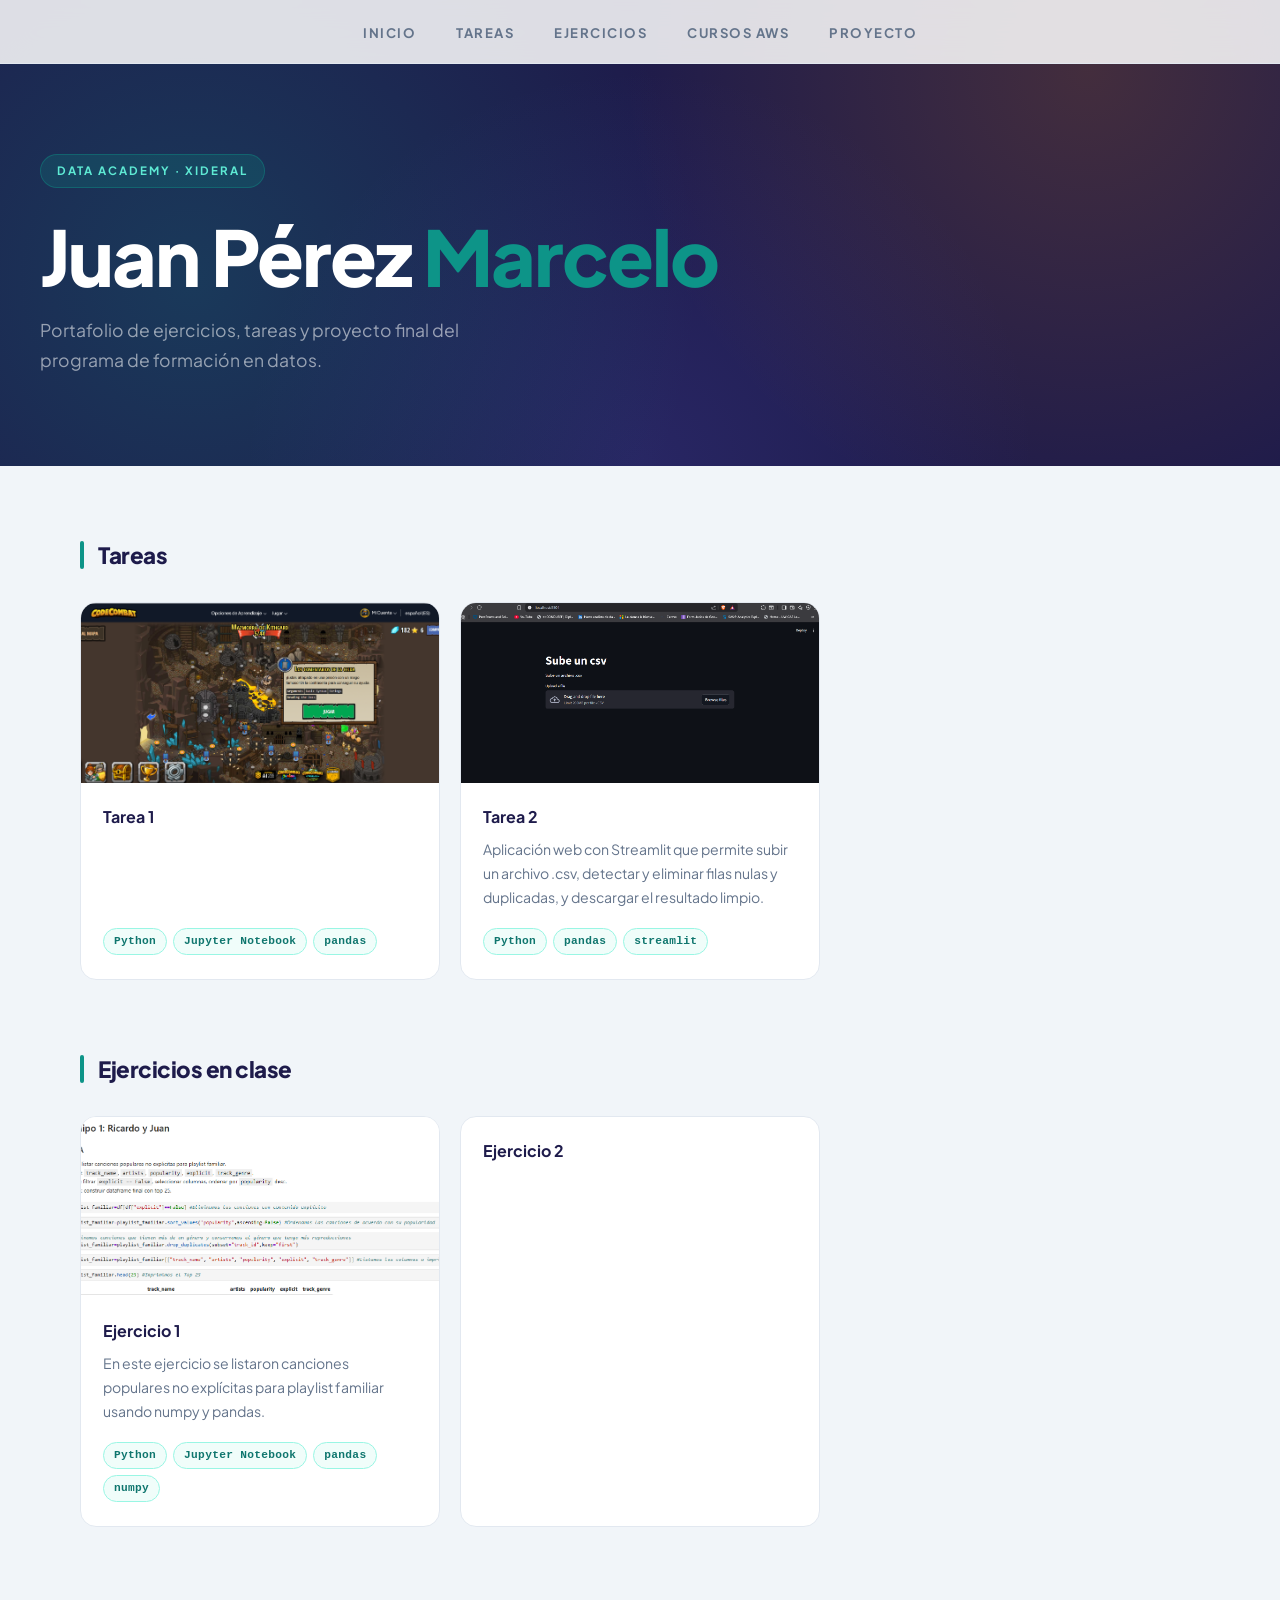
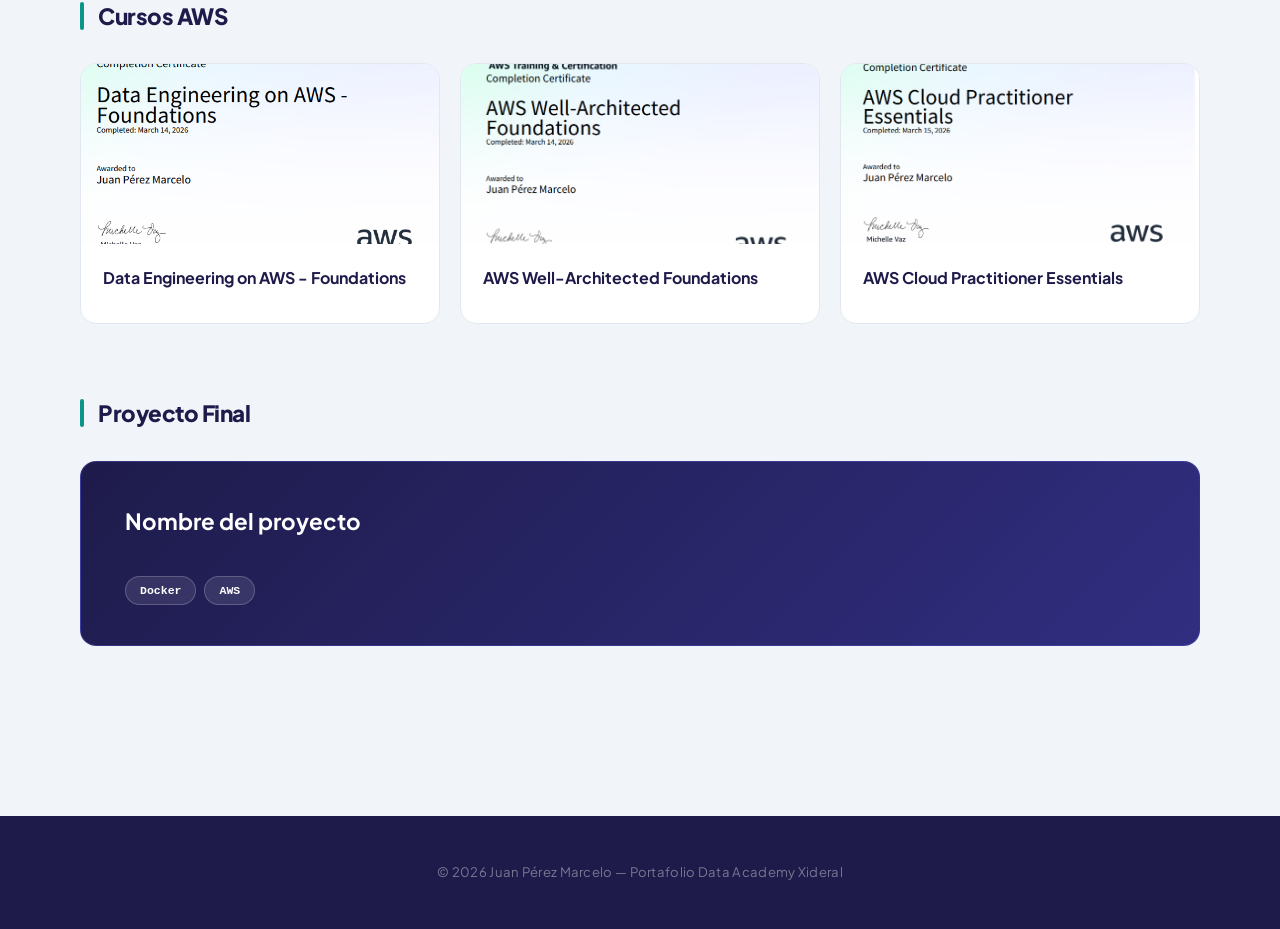
==== index.html @ 79e4be95 "Update link for Tarea 2 to remove file extension" ====
<!DOCTYPE html>
<html lang="es">
<head>
  <meta charset="UTF-8">
  <meta name="viewport" content="width=device-width, initial-scale=1.0">
  <title>Juan | Data Academy Portfolio</title>
  <link rel="stylesheet" href="styles.css">
  <link href="https://fonts.googleapis.com/css2?family=Plus+Jakarta+Sans:wght@400;600;700;800&display=swap" rel="stylesheet">
</head>
<body>

  <nav>
    <ul>
      <li><a href="#inicio">Inicio</a></li>
      <li><a href="#tareas">Tareas</a></li>
      <li><a href="#ejercicios">Ejercicios</a></li>
      <li><a href="#cursos">Cursos AWS</a></li>
      <li><a href="#proyecto">Proyecto</a></li>
    </ul>
  </nav>

  <div class="hero" id="inicio">
    <div class="hero-inner">
      <div class="hero-badge">Data Academy · Xideral</div>
      <h1>Juan Pérez <span>Marcelo</span></h1>
      <p>Portafolio de ejercicios, tareas y proyecto final del programa de formación en datos.</p>
    </div>
  </div>

  <main>
    <section id="tareas">
      <div class="section-header">
        <h2>Tareas</h2>
      </div>
      <div class="cards-grid">
        <div class="card">
          <div class="card-image">
            <img src="images/tarea1.png" alt="Captura de Tarea 1">
          </div>
          <div class="card-content">
            <h3><a href="./tarea1">Tarea 1</a></h3>
            <p></p>
            <div class="tags">
              <span class="tag">Python</span>
              <span class="tag">Jupyter Notebook</span>
              <span class="tag">pandas</span>
            </div>
          </div>
        </div>
      <div class="card">
          <div class="card-image">
            <img src="images/tarea2.png" alt="Captura de Tarea 2">
          </div>
          <div class="card-content">
            <h3><a href="tareas/tarea2">Tarea 2</a></h3>
            <p>Aplicación web con Streamlit que permite subir un archivo .csv, detectar y eliminar filas nulas y duplicadas, y descargar el resultado limpio.</p>
            <div class="tags">
              <span class="tag">Python</span>
              <span class="tag">pandas</span>
              <span class="tag">streamlit</span>
            </div>
          </div>
        </div>
      </div>
    </section>

    <section id="ejercicios">
      <div class="section-header">
        <h2>Ejercicios en clase</h2>
      </div>
      <div class="cards-grid">
        <div class="card">
          <div class="card-image">
            <img src="images/ejercicio1.png" alt="Captura de ejercicio 1">
          </div>
          <div class="card-content">
            <h3><a href="./Ejercicio_1">Ejercicio 1</a></h3>
            <p>En este ejercicio se listaron canciones populares no explícitas para playlist familiar usando numpy y pandas.</p>
            <div class="tags">
              <span class="tag">Python</span>
              <span class="tag">Jupyter Notebook</span>
              <span class="tag">pandas</span>
              <span class="tag">numpy</span>
            </div>
          </div>
        </div>
        <div class="card">
          <div class="card-content">
            <h3>Ejercicio 2</h3>
            <p></p>
          </div>
        </div>
      </div>
    </section>

    <section id="cursos">
      <div class="section-header">
        <h2>Cursos AWS</h2>
      </div>
      <div class="cards-grid">
        <div class="card">
          <div class="card-image">
            <img src="images/curso1.png" alt="Captura del certificado del curso Data Engineering on AWS - Foundations">
          </div>
          <div class="card-content">
            <h3><a href="cursos/Data_Engineering_on_AWS_Foundations.pdf">Data Engineering on AWS - Foundations</a></h3>
            <p></p>
          </div>
        </div>
       <div class="card">
          <div class="card-image">
            <img src="images/curso2.png" alt="Captura del certificado del curso AWS Well-Architected Foundations">
          </div>
          <div class="card-content">
            <h3><a href="cursos/AWS_Well_Architected_Foundations.pdf">AWS Well-Architected Foundations</a></h3>
            <p></p>
          </div>
        </div>
               <div class="card">
          <div class="card-image">
            <img src="images/curso3.png" alt="Captura del certificado del curso AWS Cloud Practitioner Essentials">
          </div>
          <div class="card-content">
            <h3><a href="cursos/AWS_Cloud_Practitioner_Essentials.pdf">AWS Cloud Practitioner Essentials</a></h3>
            <p></p>
          </div>
        </div>
    </section>

    <section id="proyecto">
      <div class="section-header">
        <h2>Proyecto Final</h2>
      </div>
      <div class="cards-grid">
        <div class="card featured">
          <div class="card-content">
            <h3>Nombre del proyecto</h3>
            <p></p>
            <div class="tech-stack">
              <span>Docker</span>
              <span>AWS</span>
            </div>
          </div>
        </div>
      </div>
    </section>
  </main>

  <footer>
    <p>© 2026 Juan Pérez Marcelo — Portafolio Data Academy Xideral</p>
  </footer>

</body>
</html>
---- styles.css ----
:root {
  --bg:            #f1f5f9;
  --surface:       #ffffff;
  --border:        #e2e8f0;
  --primary:       #1e1b4b;
  --accent:        #0d9488;
  --accent-warm:   #d97706;
  --text:          #0f172a;
  --text-muted:    #64748b;
  --text-soft:     #94a3b8;
  --nav-h:         64px;
  --card-radius:   16px;
}

/* === RESET & BASE === */
*, *::before, *::after { box-sizing: border-box; }

html {
  scroll-behavior: smooth;
  scroll-padding-top: calc(var(--nav-h) + 24px);
}

body {
  background-color: var(--bg);
  color: var(--text);
  font-family: 'Plus Jakarta Sans', 'Inter', sans-serif;
  margin: 0;
  padding: 0;
  line-height: 1.7;
}

/* === NAV === */
nav {
  position: fixed;
  top: 0;
  left: 0;
  width: 100%;
  height: var(--nav-h);
  background: rgba(255, 255, 255, 0.85);
  backdrop-filter: blur(16px);
  -webkit-backdrop-filter: blur(16px);
  border-bottom: 1px solid var(--border);
  z-index: 1000;
  display: flex;
  align-items: center;
}

nav ul {
  display: flex;
  justify-content: center;
  list-style: none;
  margin: 0 auto;
  padding: 0;
  max-width: 1100px;
  width: 100%;
  gap: 40px;
}

nav a {
  color: var(--text-muted);
  text-decoration: none;
  font-size: 0.82rem;
  font-weight: 700;
  text-transform: uppercase;
  letter-spacing: 1.5px;
  transition: color 0.2s ease;
  position: relative;
  padding-bottom: 4px;
}

nav a::after {
  content: '';
  position: absolute;
  bottom: 0;
  left: 0;
  width: 0;
  height: 2px;
  background: var(--accent);
  border-radius: 2px;
  transition: width 0.25s ease;
}

nav a:hover { color: var(--primary); }
nav a:hover::after { width: 100%; }

/* === HERO === */
.hero {
  background-color: var(--primary);
  background-image:
    radial-gradient(circle at 15% 60%, rgba(13, 148, 136, 0.25) 0%, transparent 45%),
    radial-gradient(circle at 85% 15%, rgba(217, 119, 6, 0.2) 0%, transparent 40%),
    radial-gradient(circle at 50% 100%, rgba(99, 102, 241, 0.15) 0%, transparent 50%);
  padding: calc(var(--nav-h) + 90px) 40px 90px;
}

.hero-inner {
  max-width: 1200px;
  margin: 0 auto;
  animation: fadeInUp 0.7s ease-out;
}

.hero-badge {
  display: inline-flex;
  align-items: center;
  gap: 8px;
  background: rgba(13, 148, 136, 0.2);
  border: 1px solid rgba(13, 148, 136, 0.4);
  color: #5eead4;
  font-size: 0.72rem;
  font-weight: 700;
  letter-spacing: 2px;
  text-transform: uppercase;
  padding: 6px 16px;
  border-radius: 100px;
  margin-bottom: 28px;
}

.hero h1 {
  font-size: clamp(2.8rem, 6vw, 5rem);
  font-weight: 800;
  margin: 0 0 20px;
  line-height: 1.05;
  letter-spacing: -2px;
  color: #ffffff;
}

.hero h1 span {
  color: var(--accent);
}

.hero p {
  font-size: 1.1rem;
  color: rgba(255, 255, 255, 0.55);
  margin: 0;
  max-width: 480px;
  line-height: 1.7;
}

/* === MAIN === */
main {
  max-width: 1200px;
  margin: 0 auto;
  padding: 70px 40px 100px;
  animation: fadeInUp 0.7s ease-out 0.15s both;
}

section {
  margin-bottom: 70px;
}

/* === SECTION HEADER === */
.section-header {
  display: flex;
  align-items: center;
  gap: 14px;
  margin-bottom: 28px;
}

.section-header::before {
  content: '';
  display: block;
  width: 4px;
  height: 28px;
  background: var(--accent);
  border-radius: 4px;
  flex-shrink: 0;
}

.section-header h2 {
  font-size: 1.4rem;
  font-weight: 800;
  color: var(--primary);
  margin: 0;
  letter-spacing: -0.5px;
}

/* === CARD GRID === */
.cards-grid {
  display: grid;
  grid-template-columns: repeat(auto-fill, minmax(300px, 1fr));
  gap: 20px;
}

/* === CARDS === */
.card {
  background: var(--surface);
  border-radius: var(--card-radius);
  border: 1px solid var(--border);
  overflow: hidden;
  display: flex;
  flex-direction: column;
  transition: box-shadow 0.3s ease, transform 0.3s ease, border-color 0.3s ease;
}

.card:hover {
  transform: translateY(-5px);
  box-shadow: 0 16px 40px rgba(15, 23, 42, 0.1);
  border-color: var(--accent);
}

/* === CARD IMAGE === */
.card-image {
  width: 100%;
  height: 180px;
  overflow: hidden;
  background: #e0f2fe;
}

.card-image img {
  width: 100%;
  height: 100%;
  object-fit: cover;
  transition: transform 0.5s ease;
}

.card:hover .card-image img {
  transform: scale(1.05);
}

/* === CARD CONTENT === */
.card-content {
  padding: 20px 22px 24px;
  display: flex;
  flex-direction: column;
  flex: 1;
  gap: 8px;
}

.card h3 {
  font-size: 1rem;
  font-weight: 700;
  color: var(--primary);
  margin: 0;
}

.card h3 a {
  color: inherit;
  text-decoration: none;
  transition: color 0.2s;
}

.card h3 a:hover {
  color: var(--accent);
}

.card p {
  color: var(--text-muted);
  font-size: 0.88rem;
  margin: 0;
  flex: 1;
}

/* === TAGS (horizontales) === */
.tags {
  display: flex;
  flex-wrap: wrap;
  gap: 6px;
  margin-top: 10px;
}

.tag {
  background: #f0fdfa;
  color: #0f766e;
  border: 1px solid #99f6e4;
  padding: 3px 10px;
  border-radius: 100px;
  font-size: 0.7rem;
  font-weight: 700;
  font-family: 'Courier New', monospace;
  white-space: nowrap;
  letter-spacing: 0.3px;
}

/* === FEATURED CARD (Proyecto Final) === */
.card.featured {
  grid-column: 1 / -1;
  background: linear-gradient(135deg, var(--primary) 0%, #312e81 100%);
  border: 1px solid rgba(99, 102, 241, 0.3);
  color: white;
}

.card.featured .card-content {
  padding: 40px 44px;
}

.card.featured h3 {
  color: white;
  font-size: 1.4rem;
}

.card.featured p {
  color: rgba(255, 255, 255, 0.6);
  font-size: 0.95rem;
}

.card.featured:hover {
  box-shadow: 0 20px 60px rgba(30, 27, 75, 0.3);
  border-color: var(--accent);
}

/* === TECH STACK === */
.tech-stack {
  display: flex;
  flex-wrap: wrap;
  gap: 8px;
  margin-top: 20px;
}

.tech-stack span {
  background: rgba(255, 255, 255, 0.1);
  border: 1px solid rgba(255, 255, 255, 0.2);
  color: white;
  padding: 4px 14px;
  border-radius: 100px;
  font-size: 0.72rem;
  font-weight: 700;
  font-family: 'Courier New', monospace;
}

/* === FOOTER === */
footer {
  background: var(--primary);
  color: rgba(255, 255, 255, 0.4);
  text-align: center;
  padding: 32px 40px;
  font-size: 0.82rem;
  letter-spacing: 0.3px;
}

/* === ANIMATIONS === */
@keyframes fadeInUp {
  from { opacity: 0; transform: translateY(24px); }
  to   { opacity: 1; transform: translateY(0); }
}

/* === RESPONSIVE === */
@media (max-width: 768px) {
  .hero { padding: calc(var(--nav-h) + 52px) 24px 52px; }
  main  { padding: 40px 20px 60px; }
  .cards-grid { grid-template-columns: 1fr; }
  .hero h1 { font-size: 2.4rem; letter-spacing: -1px; }
  nav ul { gap: 20px; }
  .card.featured .card-content { padding: 28px; }
}
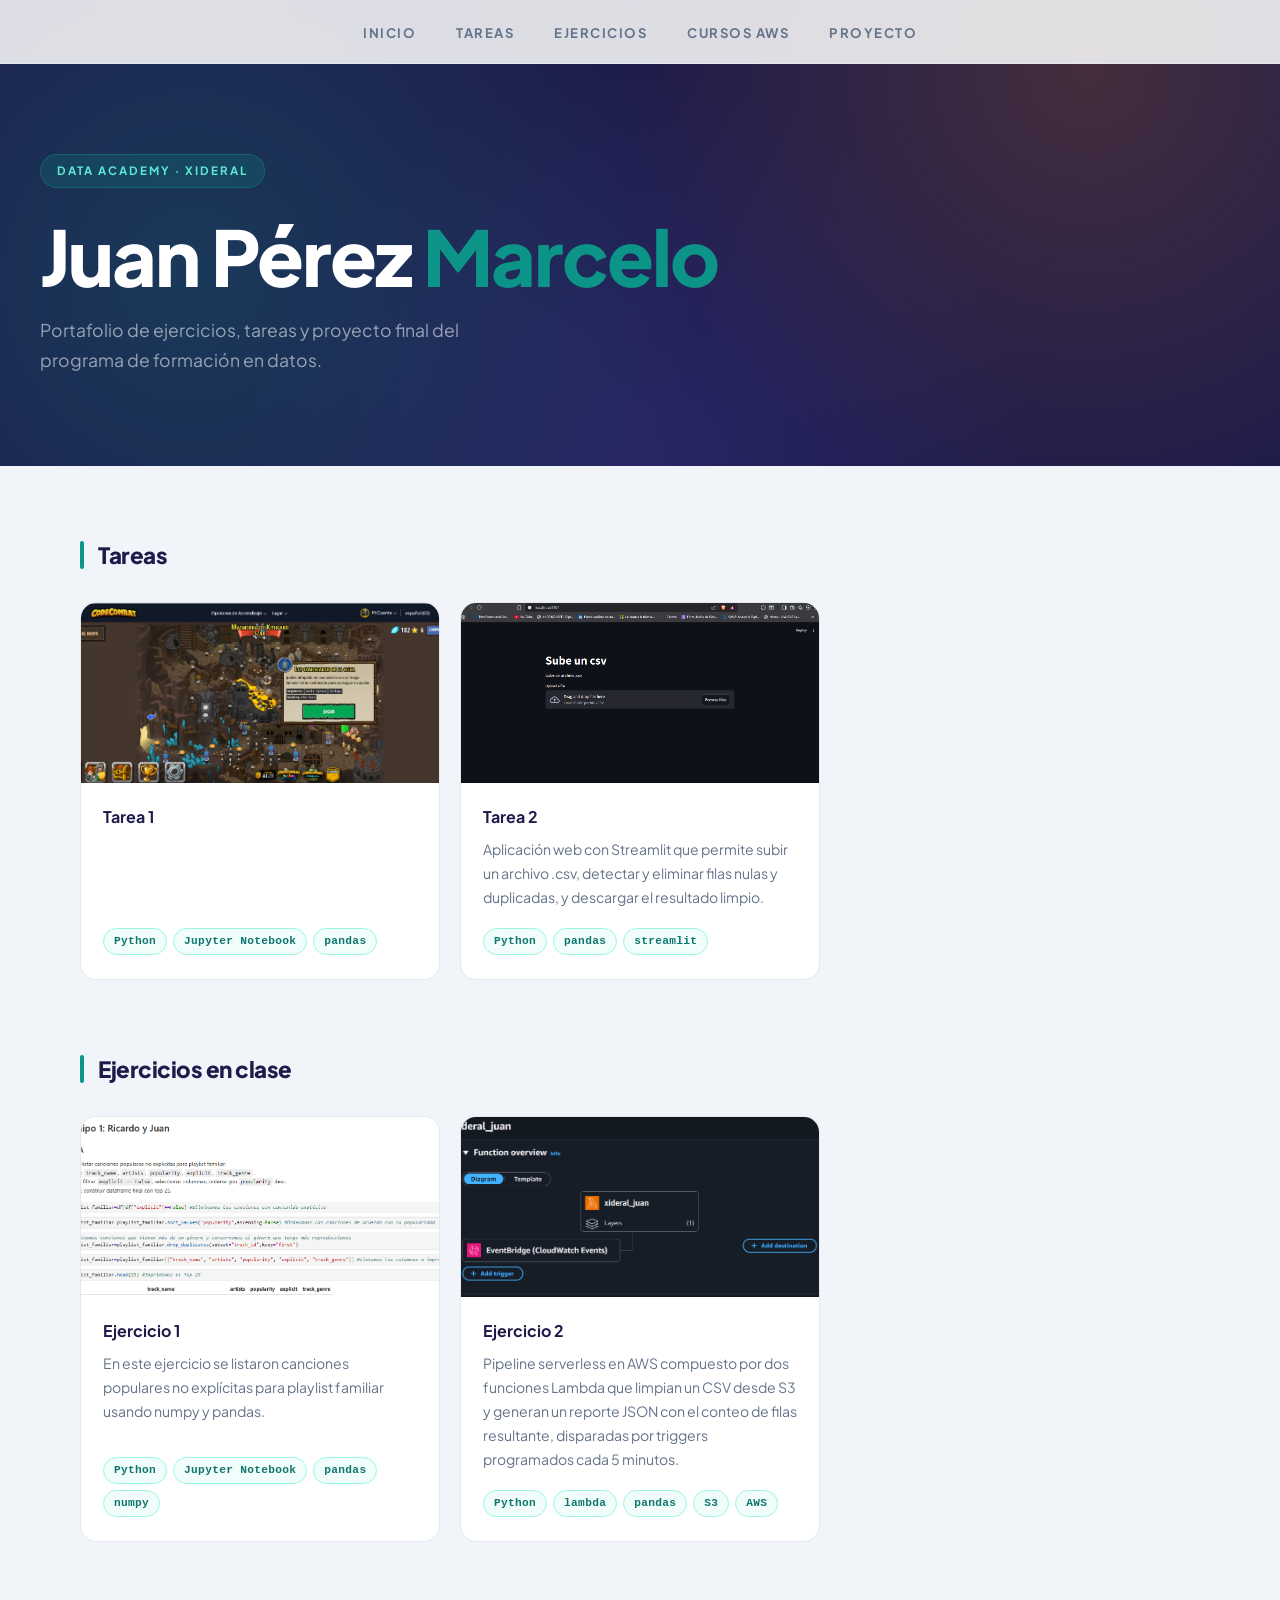
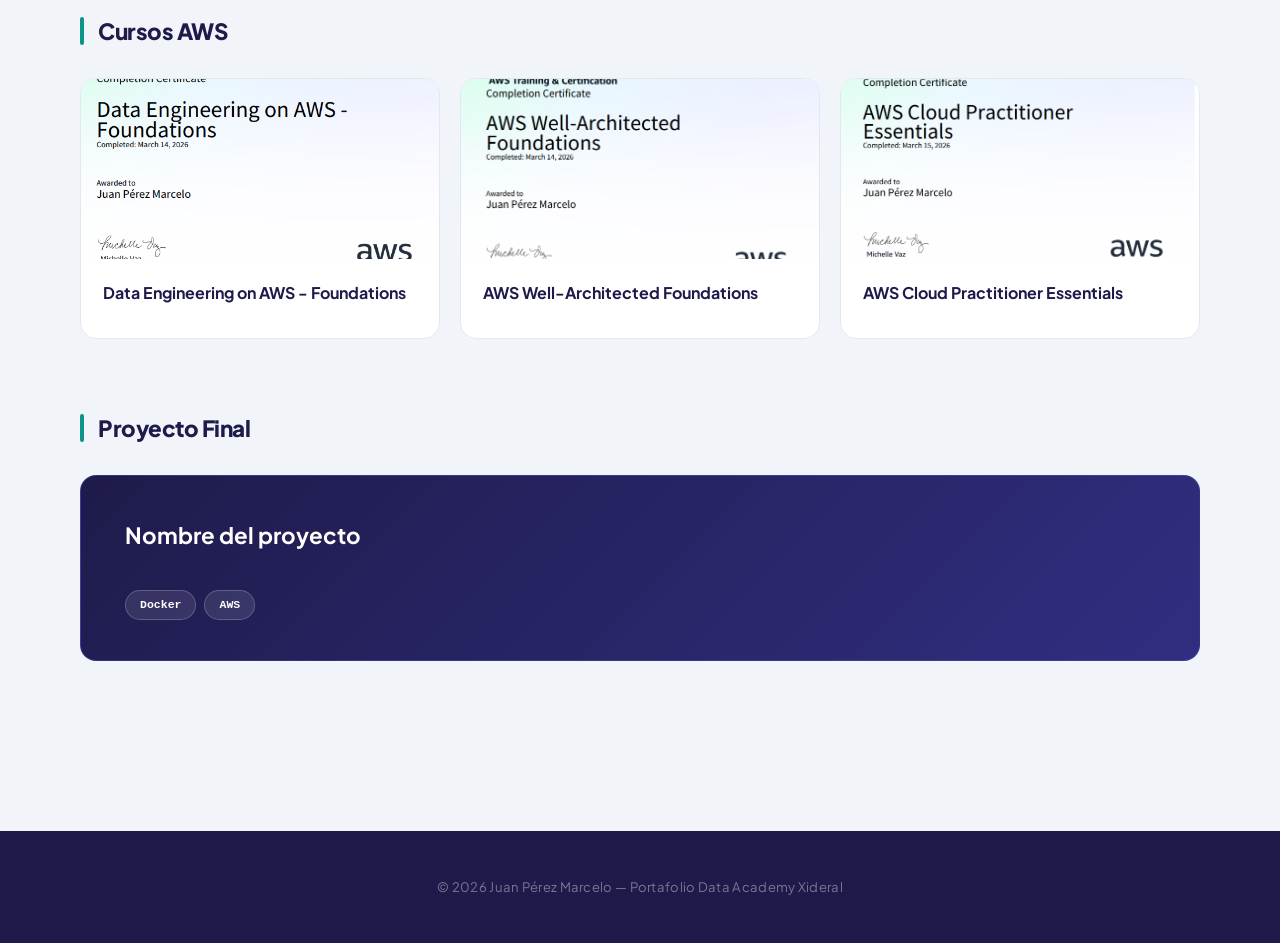
==== commit ae6bdfb9: "Enhance Exercise 2 card with details and link Updated Exercise 2 card with new description and link." ====
--- a/index.html
+++ b/index.html
@@ -52,7 +52,7 @@
             <img src="images/tarea2.png" alt="Captura de Tarea 2">
           </div>
           <div class="card-content">
-            <h3><a href="tareas/tarea2">Tarea 2</a></h3>
+            <h3><a href="tareas/tarea2.html">Tarea 2</a></h3>
             <p>Aplicación web con Streamlit que permite subir un archivo .csv, detectar y eliminar filas nulas y duplicadas, y descargar el resultado limpio.</p>
             <div class="tags">
               <span class="tag">Python</span>
@@ -84,10 +84,20 @@
             </div>
           </div>
         </div>
-        <div class="card">
+         <div class="card">
+          <div class="card-image">
+            <img src="images/lambda1.png" alt="Captura de ejercicio 2">
+          </div>
           <div class="card-content">
-            <h3>Ejercicio 2</h3>
-            <p></p>
+            <h3><a href="ejercicios/ejercicio2.html">Ejercicio 2</a></h3>
+            <p>Pipeline serverless en AWS compuesto por dos funciones Lambda que limpian un CSV desde S3 y generan un reporte JSON con el conteo de filas resultante, disparadas por triggers programados cada 5 minutos.</p>
+            <div class="tags">
+              <span class="tag">Python</span>
+              <span class="tag">lambda</span>
+              <span class="tag">pandas</span>
+              <span class="tag">S3</span>
+              <span class="tag">AWS</span>
+            </div>
           </div>
         </div>
       </div>
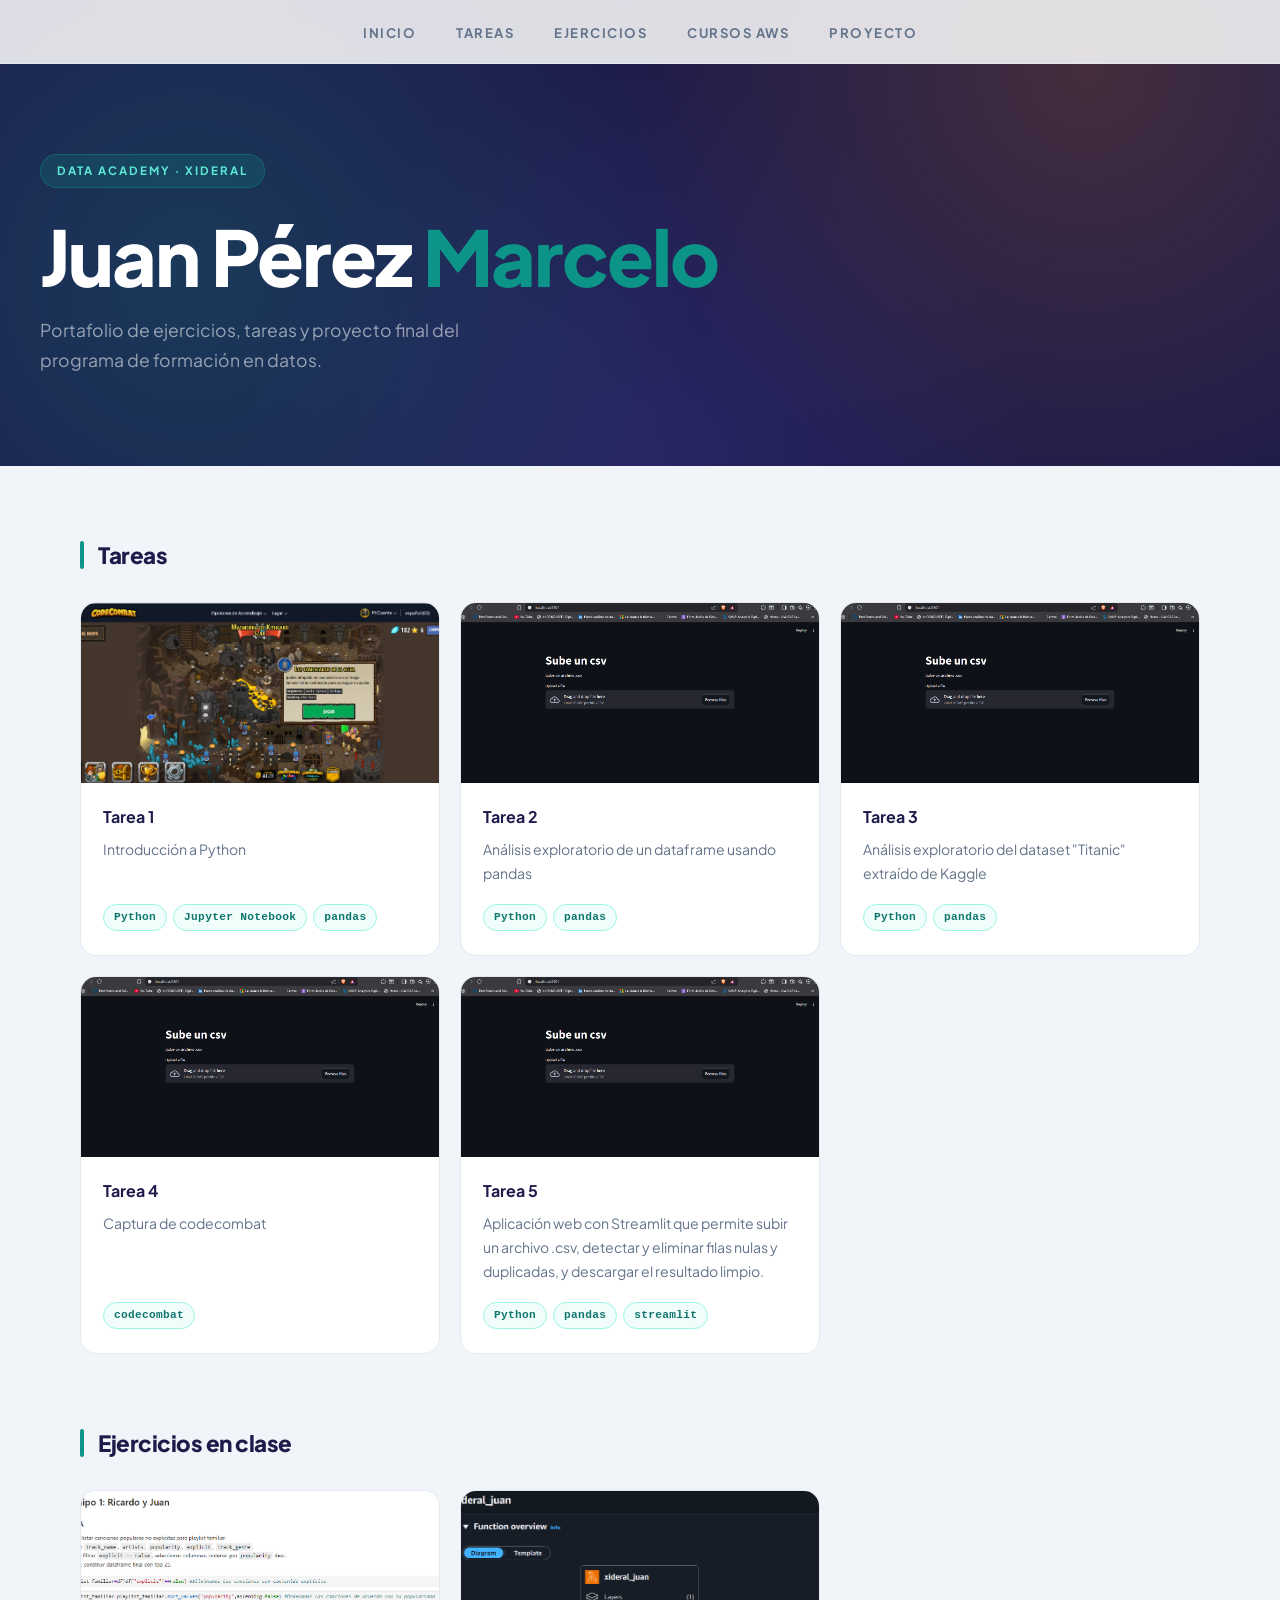
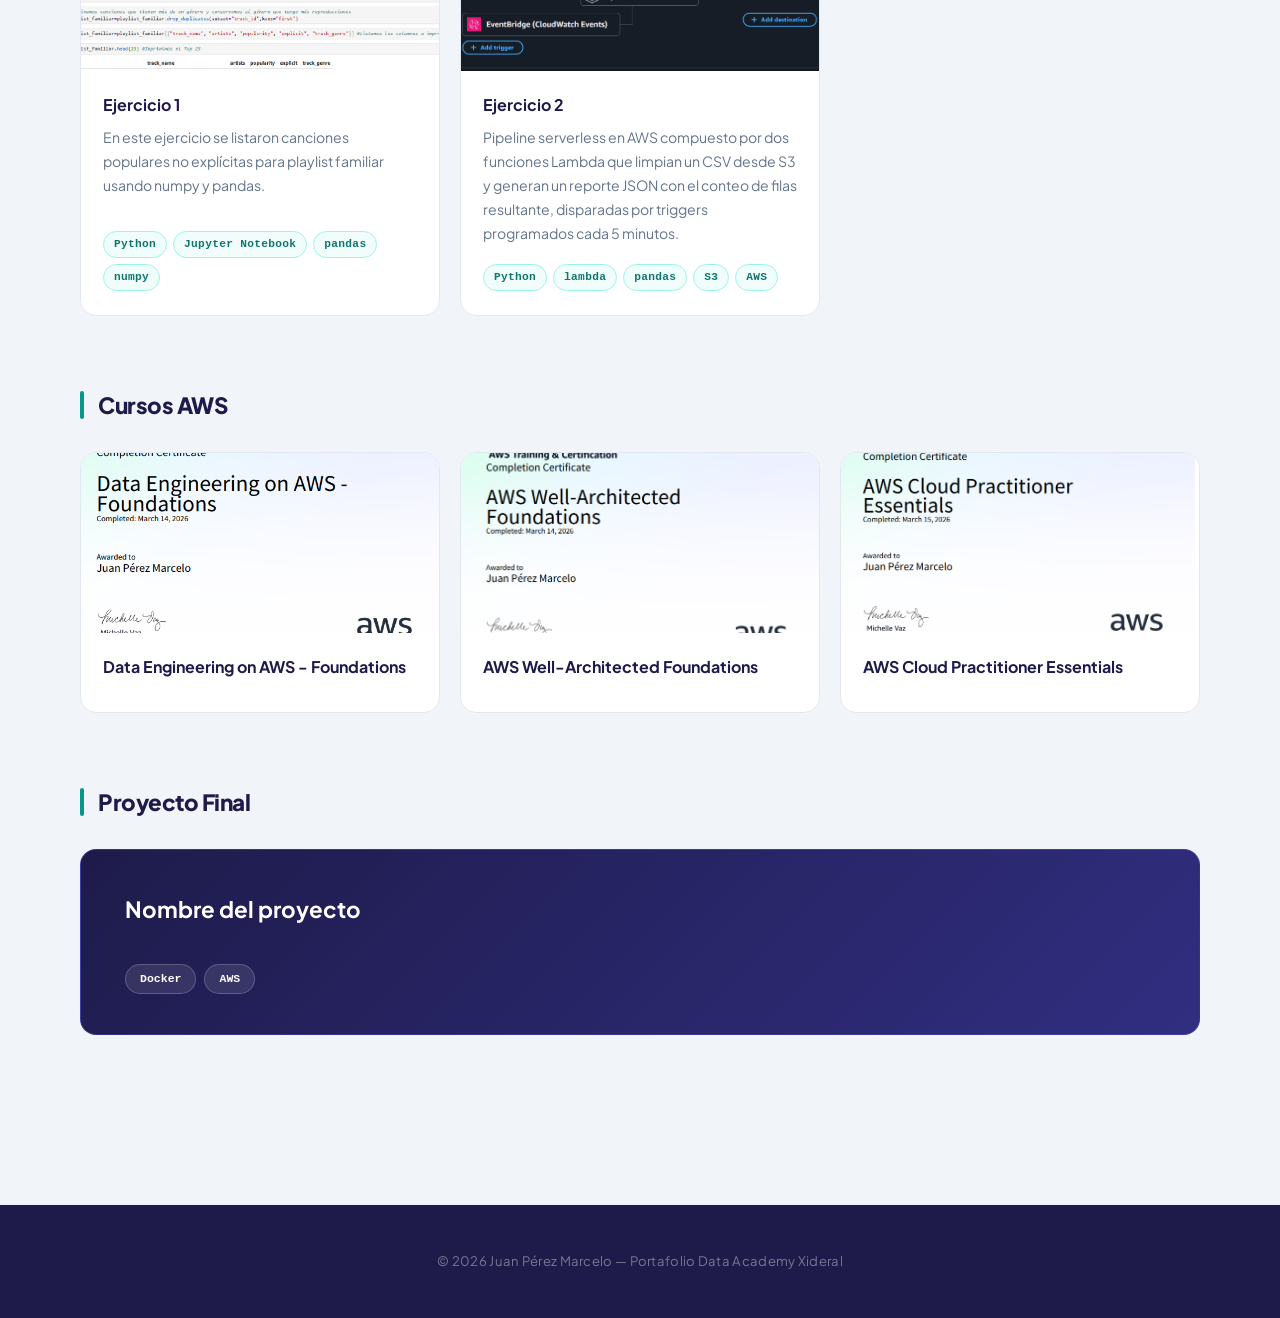
==== commit bff703a9: "Modify task links and add new task descriptions Updated links and descriptions for tasks, added new " ====
--- a/index.html
+++ b/index.html
@@ -38,8 +38,8 @@
             <img src="images/tarea1.png" alt="Captura de Tarea 1">
           </div>
           <div class="card-content">
-            <h3><a href="./tarea1">Tarea 1</a></h3>
-            <p></p>
+            <h3><a href="tareas/tarea1.html">Tarea 1</a></h3>
+            <p>Introducción a Python</p>
             <div class="tags">
               <span class="tag">Python</span>
               <span class="tag">Jupyter Notebook</span>
@@ -47,12 +47,50 @@
             </div>
           </div>
         </div>
+          <div class="card">
+          <div class="card-image">
+            <img src="images/tarea2.png" alt="Captura de Tarea 2">
+          </div>
+          <div class="card-content">
+            <h3><a href="tareas/tarea_2.html">Tarea 2</a></h3>
+            <p>Análisis exploratorio de un dataframe usando pandas</p>
+            <div class="tags">
+              <span class="tag">Python</span>
+              <span class="tag">pandas</span>
+            </div>
+          </div>
+        </div> 
+          <div class="card">
+          <div class="card-image">
+            <img src="images/tarea2.png" alt="Captura de Tarea 2">
+          </div>
+          <div class="card-content">
+            <h3><a href="tareas/tarea3_titanic.html">Tarea 3</a></h3>
+            <p>Análisis exploratorio del dataset "Titanic" extraído de Kaggle</p>
+            <div class="tags">
+              <span class="tag">Python</span>
+              <span class="tag">pandas</span>
+            </div>
+          </div>
+        </div>  
       <div class="card">
           <div class="card-image">
             <img src="images/tarea2.png" alt="Captura de Tarea 2">
           </div>
           <div class="card-content">
-            <h3><a href="tareas/tarea2.html">Tarea 2</a></h3>
+            <h3><a href="images/tarea1">Tarea 4</a></h3>
+            <p>Captura de codecombat</p>
+            <div class="tags">
+              <span class="tag">codecombat</span>
+            </div>
+          </div>
+        </div>  
+      <div class="card">
+          <div class="card-image">
+            <img src="images/tarea2.png" alt="Captura de Tarea 2">
+          </div>
+          <div class="card-content">
+            <h3><a href="tareas/tarea2.html">Tarea 5</a></h3>
             <p>Aplicación web con Streamlit que permite subir un archivo .csv, detectar y eliminar filas nulas y duplicadas, y descargar el resultado limpio.</p>
             <div class="tags">
               <span class="tag">Python</span>
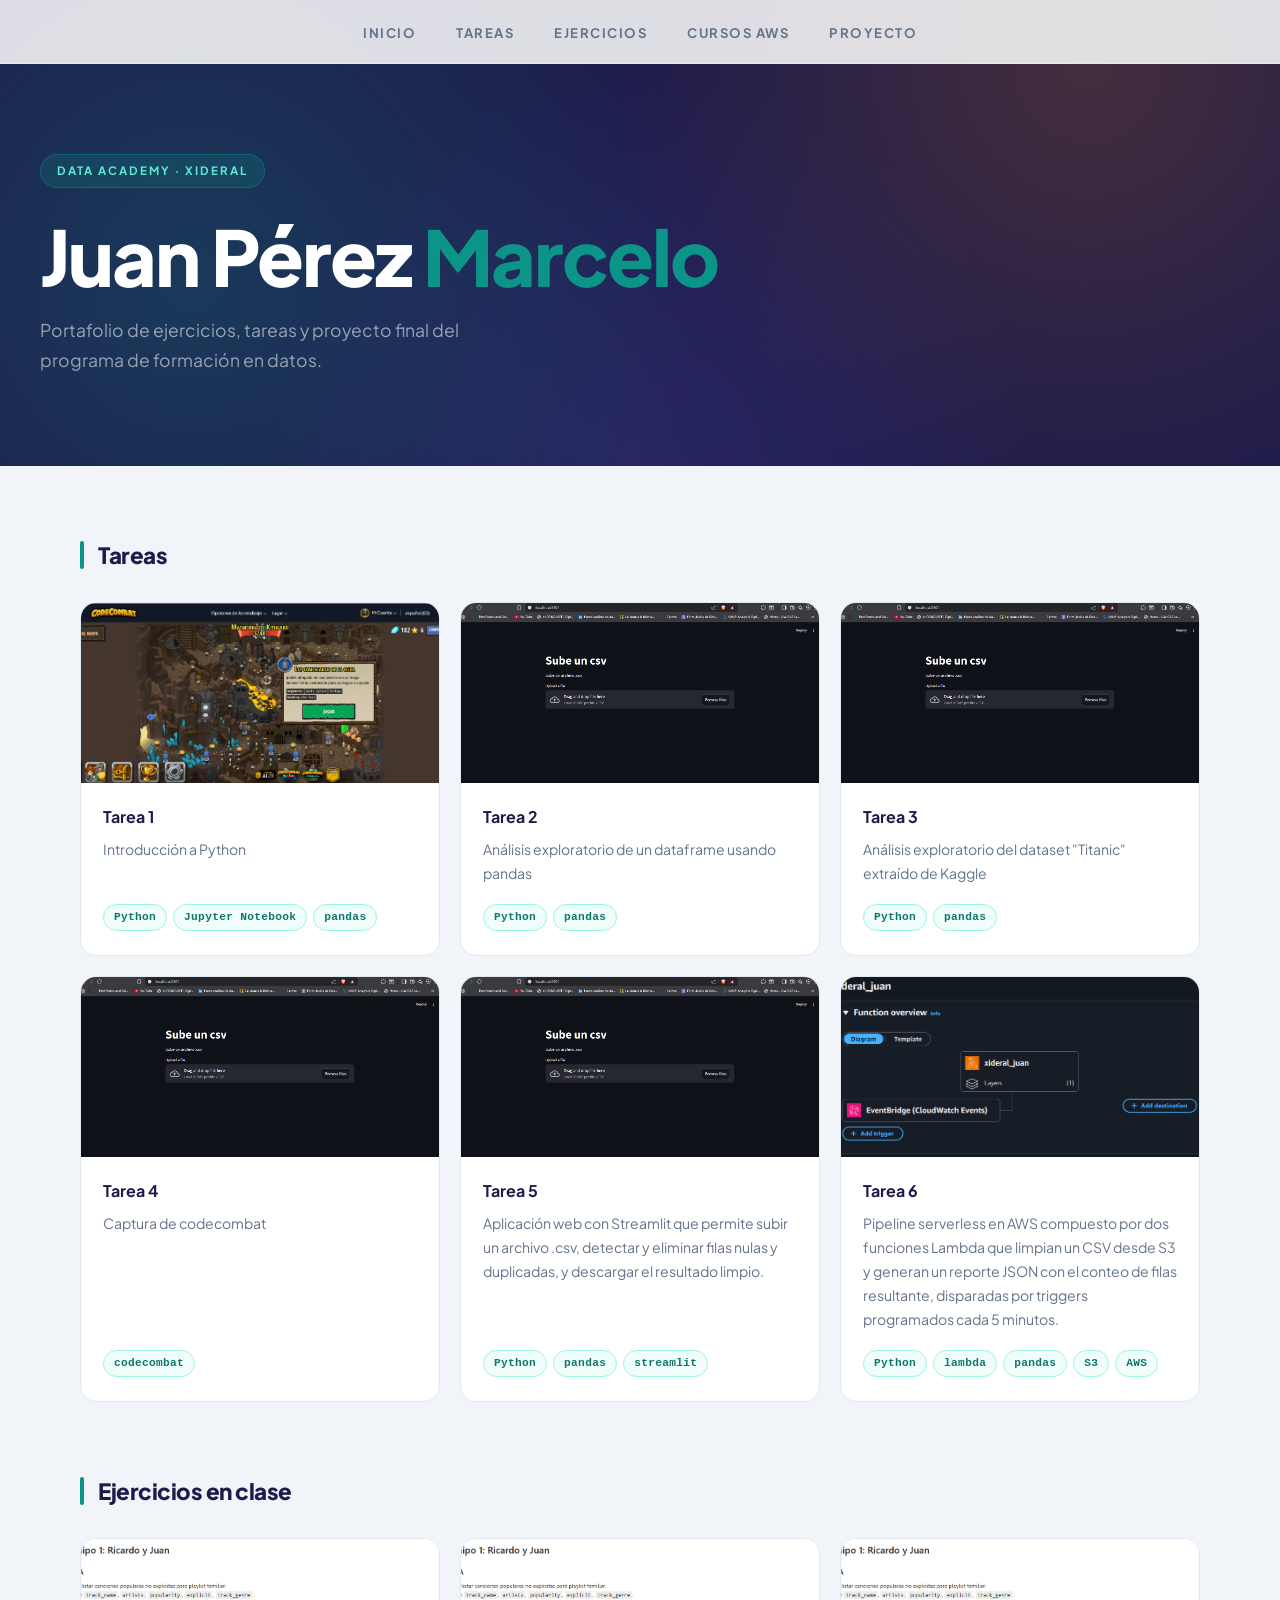
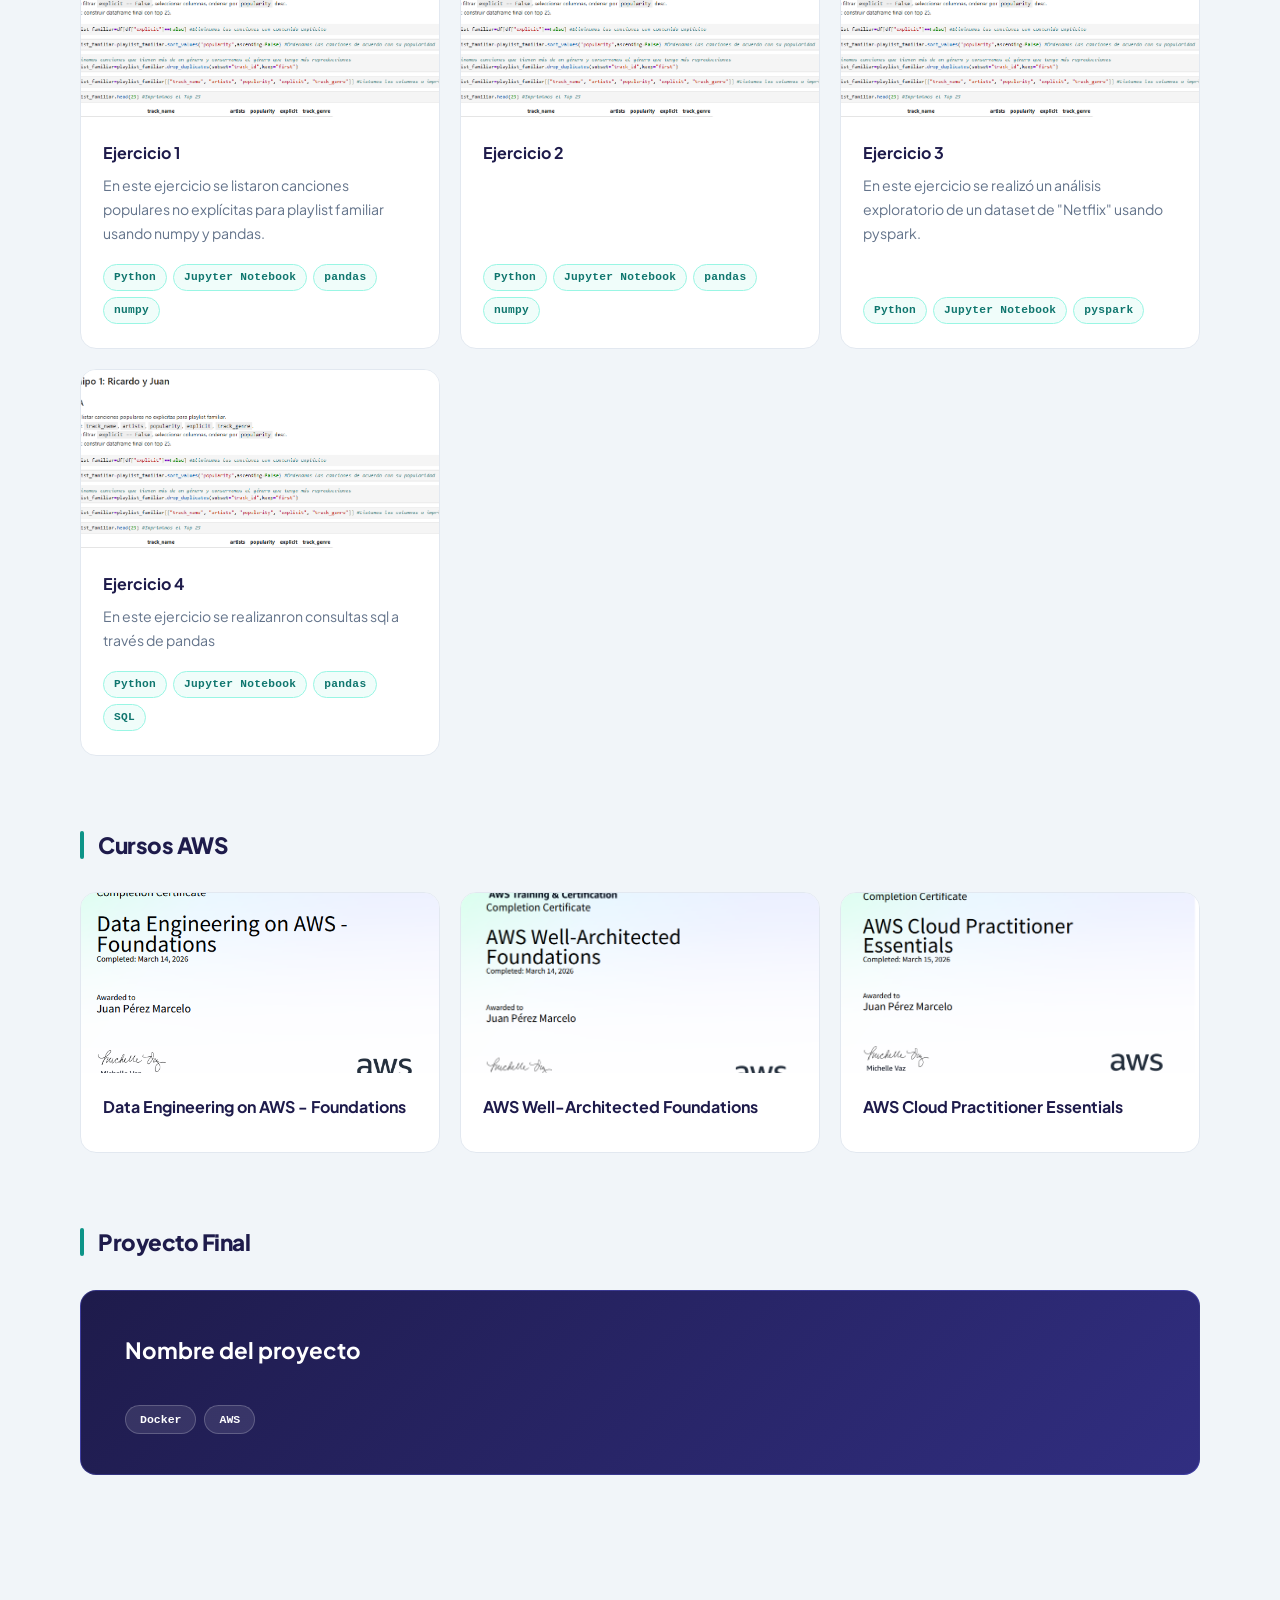
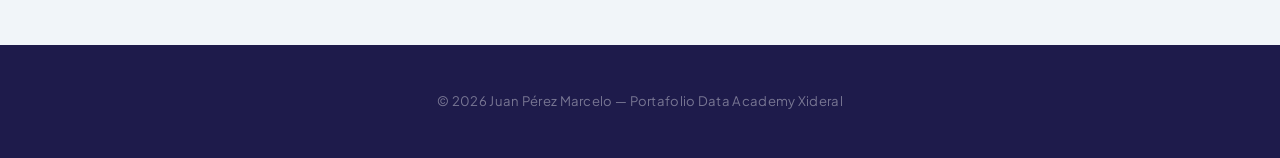
==== commit 006030a1: "Update index.html" ====
--- a/index.html
+++ b/index.html
@@ -65,7 +65,7 @@
             <img src="images/tarea2.png" alt="Captura de Tarea 2">
           </div>
           <div class="card-content">
-            <h3><a href="tareas/tarea3_titanic.html">Tarea 3</a></h3>
+            <h3><a href="tareas/Tarea3_Titanic.html">Tarea 3</a></h3>
             <p>Análisis exploratorio del dataset "Titanic" extraído de Kaggle</p>
             <div class="tags">
               <span class="tag">Python</span>
@@ -78,7 +78,7 @@
             <img src="images/tarea2.png" alt="Captura de Tarea 2">
           </div>
           <div class="card-content">
-            <h3><a href="images/tarea1">Tarea 4</a></h3>
+            <h3><a href="images/tarea1.png">Tarea 4</a></h3>
             <p>Captura de codecombat</p>
             <div class="tags">
               <span class="tag">codecombat</span>
@@ -99,6 +99,22 @@
             </div>
           </div>
         </div>
+                 <div class="card">
+          <div class="card-image">
+            <img src="images/lambda1.png" alt="Captura de ejercicio 2">
+          </div>
+          <div class="card-content">
+            <h3><a href="ejercicios/ejercicio2.html">Tarea 6</a></h3>
+            <p>Pipeline serverless en AWS compuesto por dos funciones Lambda que limpian un CSV desde S3 y generan un reporte JSON con el conteo de filas resultante, disparadas por triggers programados cada 5 minutos.</p>
+            <div class="tags">
+              <span class="tag">Python</span>
+              <span class="tag">lambda</span>
+              <span class="tag">pandas</span>
+              <span class="tag">S3</span>
+              <span class="tag">AWS</span>
+            </div>
+          </div>
+        </div>
       </div>
     </section>
 
@@ -124,17 +140,45 @@
         </div>
          <div class="card">
           <div class="card-image">
-            <img src="images/lambda1.png" alt="Captura de ejercicio 2">
-          </div>
-          <div class="card-content">
-            <h3><a href="ejercicios/ejercicio2.html">Ejercicio 2</a></h3>
-            <p>Pipeline serverless en AWS compuesto por dos funciones Lambda que limpian un CSV desde S3 y generan un reporte JSON con el conteo de filas resultante, disparadas por triggers programados cada 5 minutos.</p>
-            <div class="tags">
-              <span class="tag">Python</span>
-              <span class="tag">lambda</span>
-              <span class="tag">pandas</span>
-              <span class="tag">S3</span>
-              <span class="tag">AWS</span>
+            <img src="images/ejercicio1.png" alt="Captura de ejercicio 1">
+          </div>
+          <div class="card-content">
+            <h3><a href="./Ejercicio_1">Ejercicio 2</a></h3>
+            <p></p>
+            <div class="tags">
+              <span class="tag">Python</span>
+              <span class="tag">Jupyter Notebook</span>
+              <span class="tag">pandas</span>
+              <span class="tag">numpy</span>
+            </div>
+          </div>
+        </div>
+         <div class="card">
+          <div class="card-image">
+            <img src="images/ejercicio1.png" alt="Captura de ejercicio 1">
+          </div>
+          <div class="card-content">
+            <h3><a href="ejercicios/Ejercicio_3.html">Ejercicio 3</a></h3>
+            <p>En este ejercicio se realizó un análisis exploratorio de un dataset de "Netflix" usando pyspark.</p>
+            <div class="tags">
+              <span class="tag">Python</span>
+              <span class="tag">Jupyter Notebook</span>
+              <span class="tag">pyspark</span>
+            </div>
+          </div>
+        </div>
+         <div class="card">
+          <div class="card-image">
+            <img src="images/ejercicio1.png" alt="Captura de ejercicio 1">
+          </div>
+          <div class="card-content">
+            <h3><a href="ejercicios/Actividad_sql">Ejercicio 4</a></h3>
+            <p>En este ejercicio se realizanron consultas sql a través de pandas </p>
+            <div class="tags">
+              <span class="tag">Python</span>
+              <span class="tag">Jupyter Notebook</span>
+              <span class="tag">pandas</span>
+              <span class="tag">SQL</span>
             </div>
           </div>
         </div>
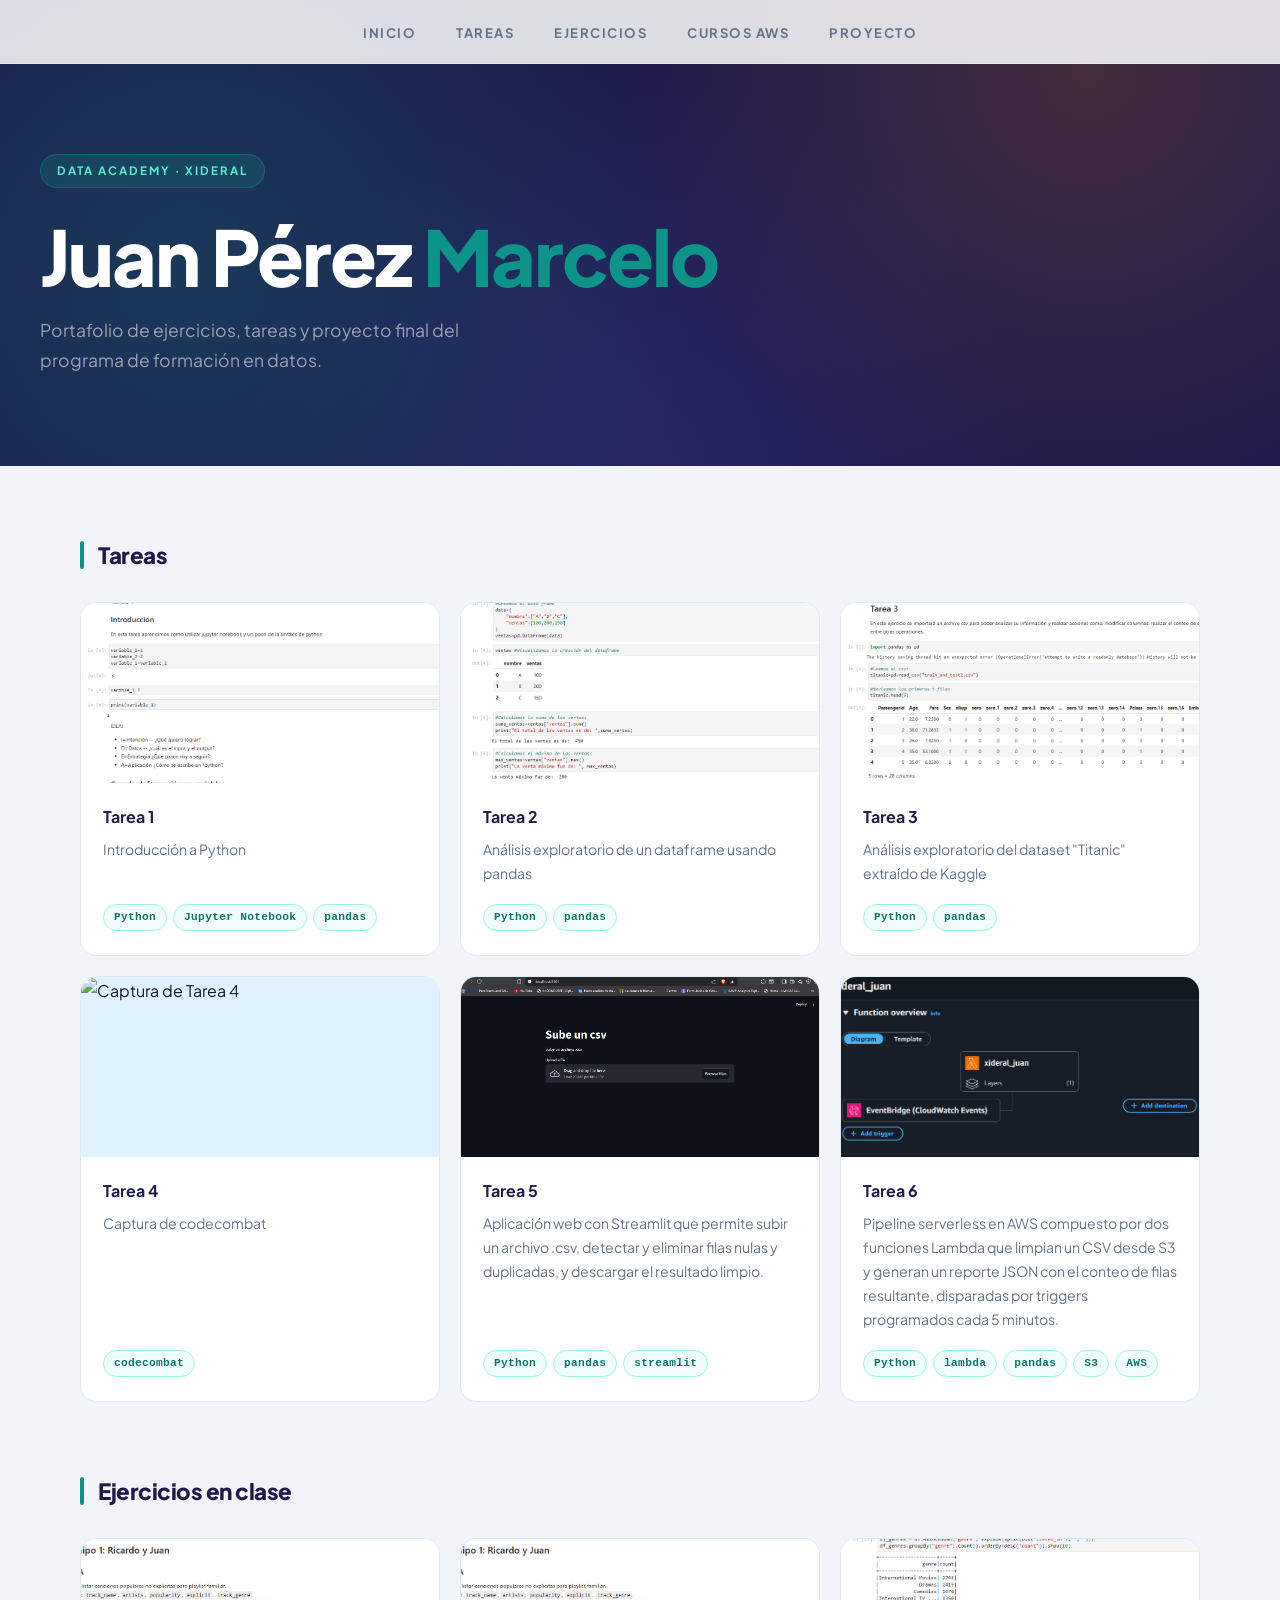
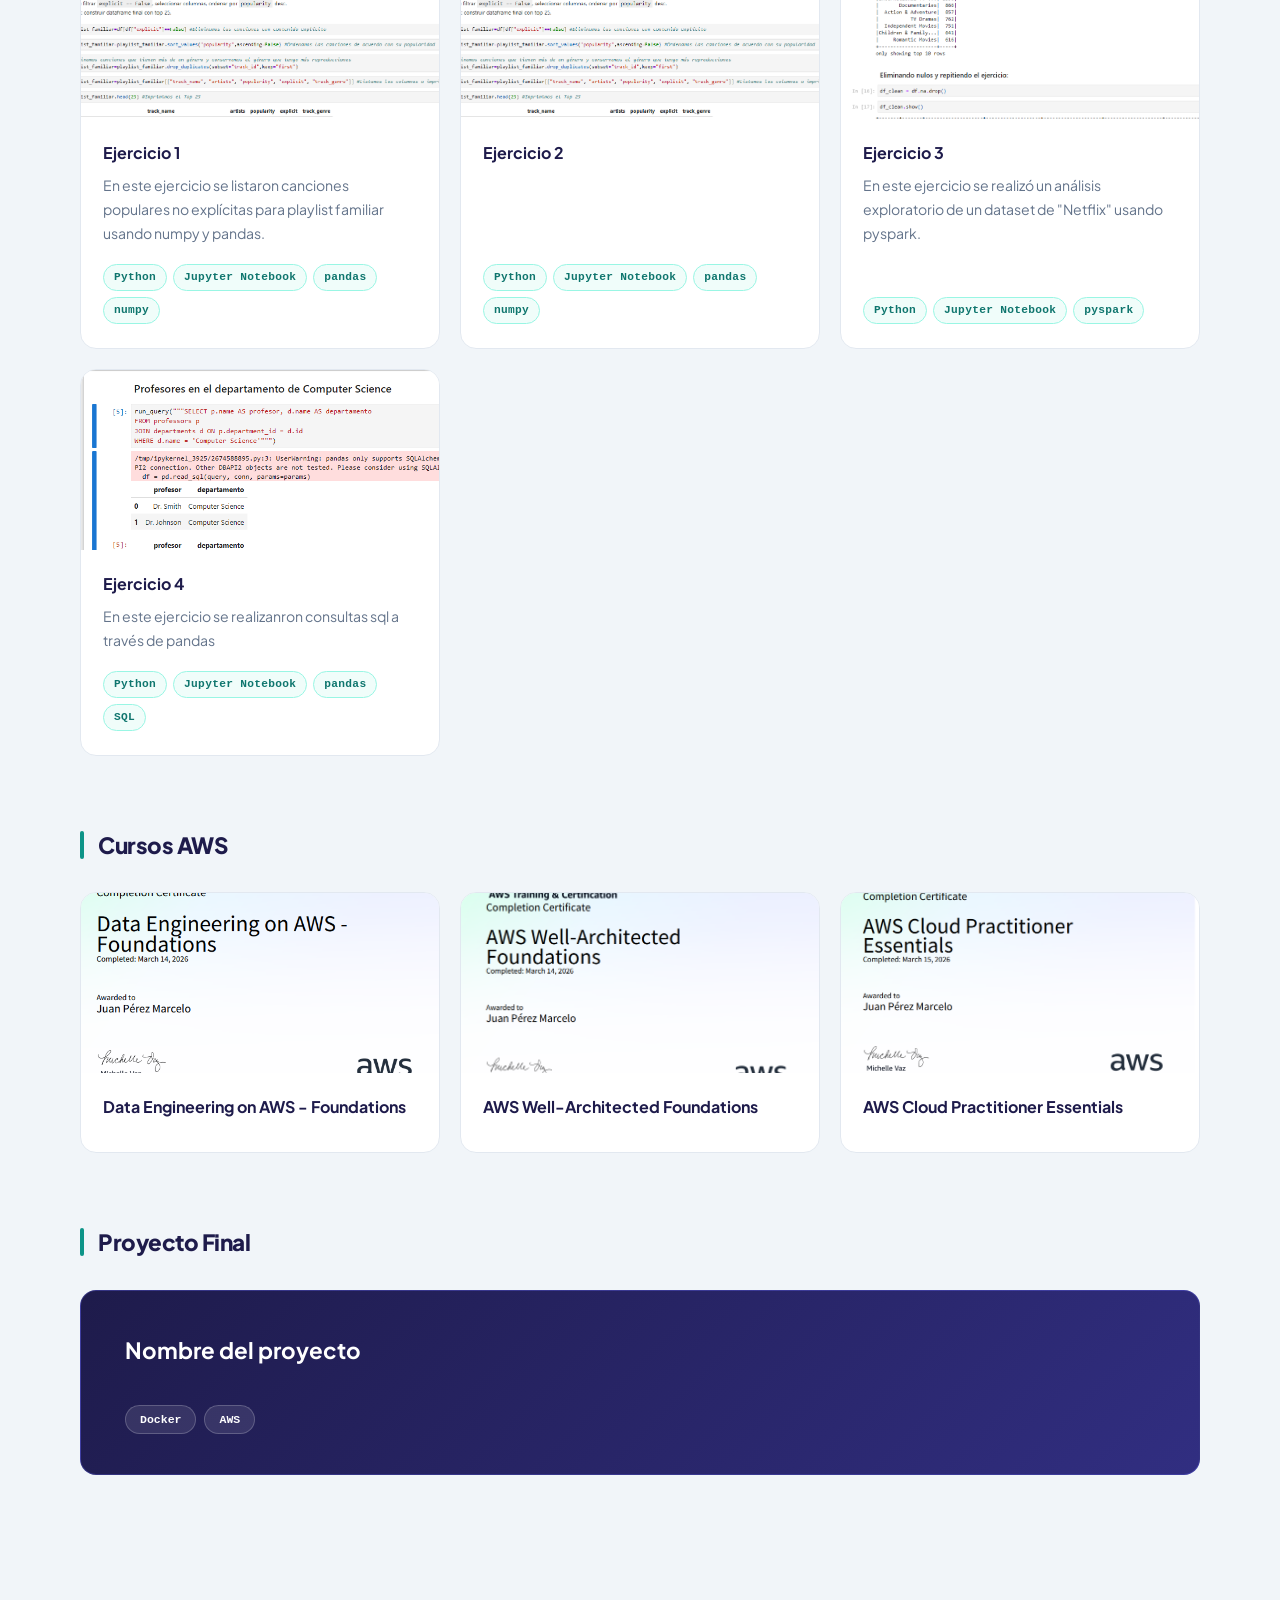
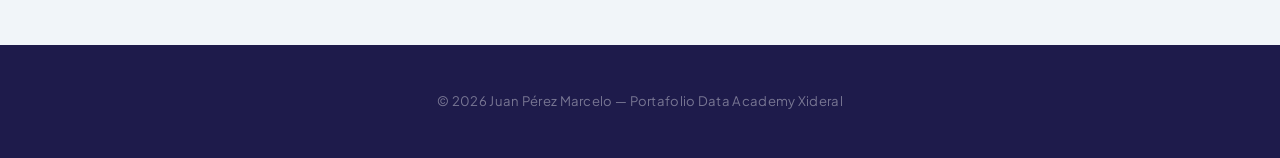
==== commit 6e9e6a80: "Update image filenames in index.html" ====
--- a/index.html
+++ b/index.html
@@ -35,7 +35,7 @@
       <div class="cards-grid">
         <div class="card">
           <div class="card-image">
-            <img src="images/tarea1.png" alt="Captura de Tarea 1">
+            <img src="images/tarea_1.png" alt="Captura de Tarea 1">
           </div>
           <div class="card-content">
             <h3><a href="tareas/tarea1.html">Tarea 1</a></h3>
@@ -49,7 +49,7 @@
         </div>
           <div class="card">
           <div class="card-image">
-            <img src="images/tarea2.png" alt="Captura de Tarea 2">
+            <img src="images/tarea_2.png" alt="Captura de Tarea 2">
           </div>
           <div class="card-content">
             <h3><a href="tareas/tarea_2.html">Tarea 2</a></h3>
@@ -62,7 +62,7 @@
         </div> 
           <div class="card">
           <div class="card-image">
-            <img src="images/tarea2.png" alt="Captura de Tarea 2">
+            <img src="images/tarea_3.png" alt="Captura de Tarea 3">
           </div>
           <div class="card-content">
             <h3><a href="tareas/Tarea3_Titanic.html">Tarea 3</a></h3>
@@ -75,7 +75,7 @@
         </div>  
       <div class="card">
           <div class="card-image">
-            <img src="images/tarea2.png" alt="Captura de Tarea 2">
+            <img src="images/tarea_4.png" alt="Captura de Tarea 4">
           </div>
           <div class="card-content">
             <h3><a href="images/tarea1.png">Tarea 4</a></h3>
@@ -99,7 +99,7 @@
             </div>
           </div>
         </div>
-                 <div class="card">
+        <div class="card">
           <div class="card-image">
             <img src="images/lambda1.png" alt="Captura de ejercicio 2">
           </div>
@@ -155,7 +155,7 @@
         </div>
          <div class="card">
           <div class="card-image">
-            <img src="images/ejercicio1.png" alt="Captura de ejercicio 1">
+            <img src="images/ejercicio_3.png" alt="Captura de ejercicio 3">
           </div>
           <div class="card-content">
             <h3><a href="ejercicios/Ejercicio_3.html">Ejercicio 3</a></h3>
@@ -169,7 +169,7 @@
         </div>
          <div class="card">
           <div class="card-image">
-            <img src="images/ejercicio1.png" alt="Captura de ejercicio 1">
+            <img src="images/ejercicio_4.png" alt="Captura de ejercicio 4">
           </div>
           <div class="card-content">
             <h3><a href="ejercicios/Actividad_sql">Ejercicio 4</a></h3>
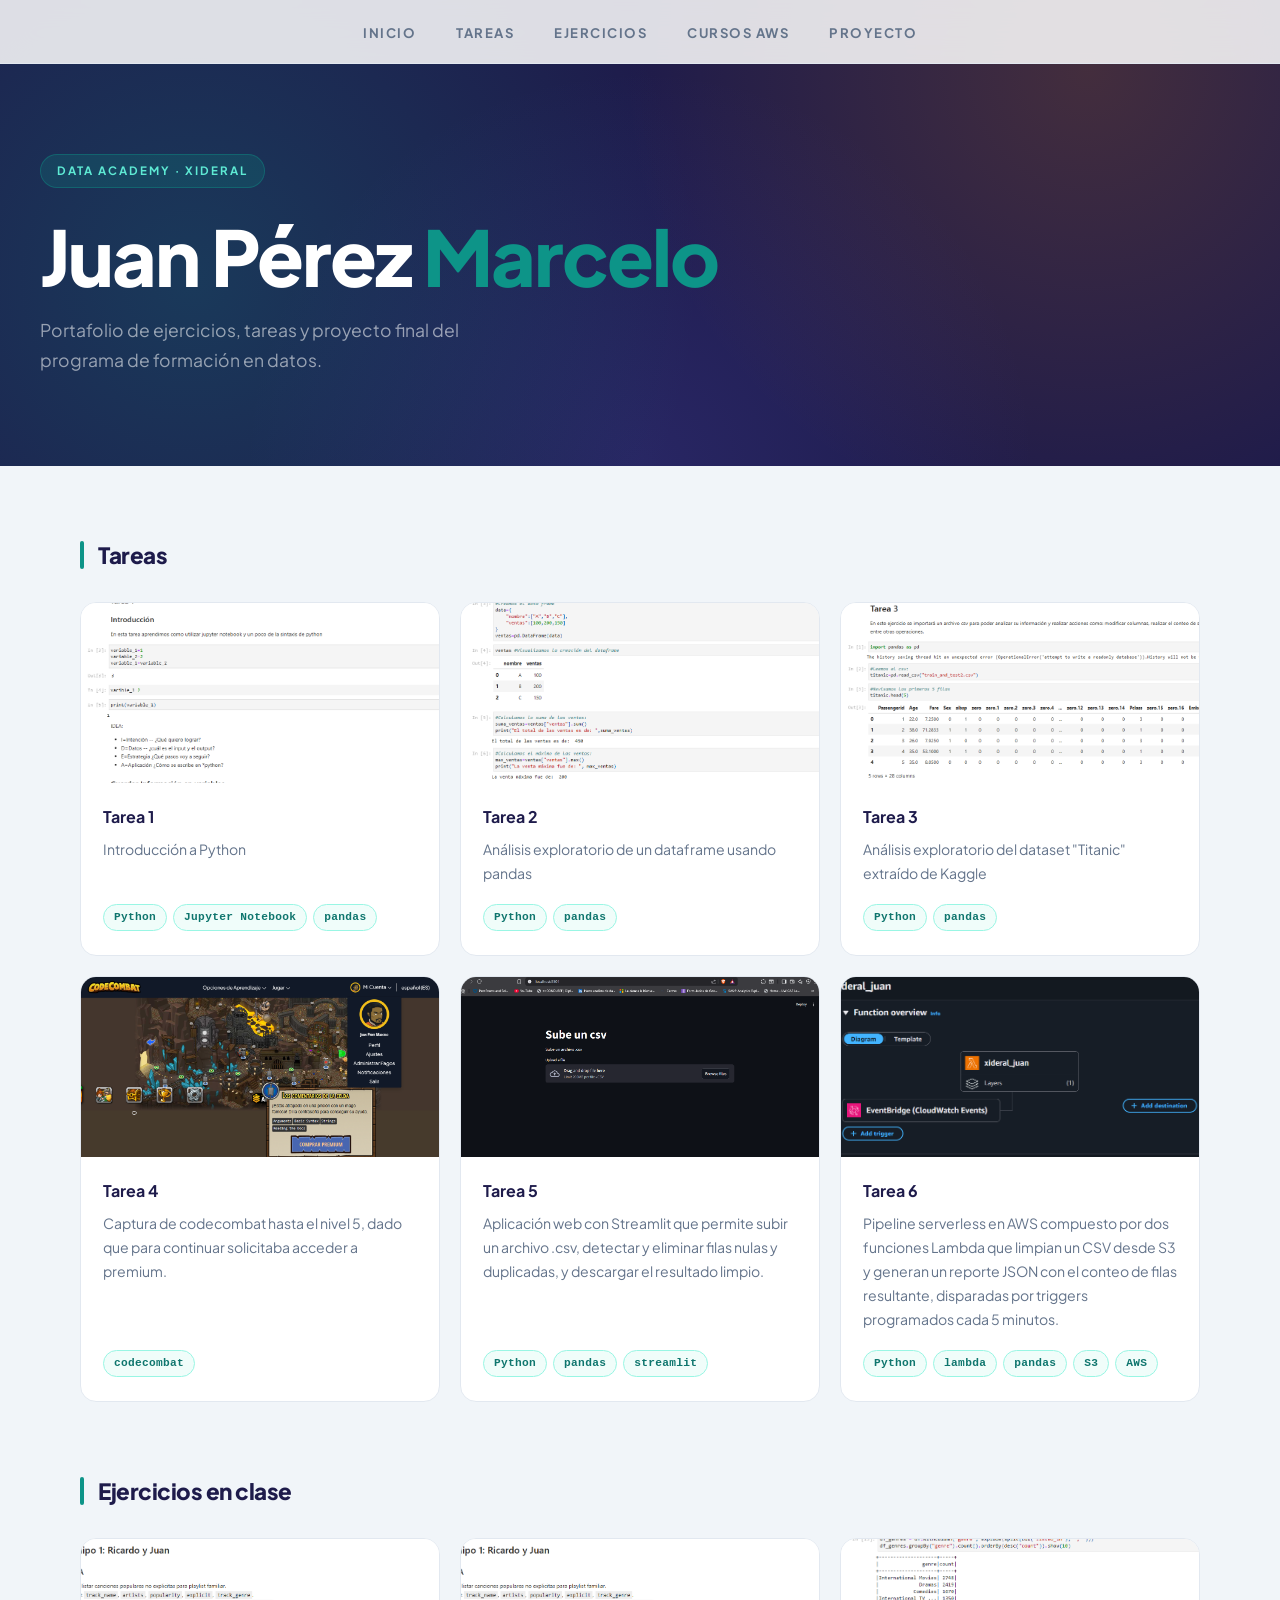
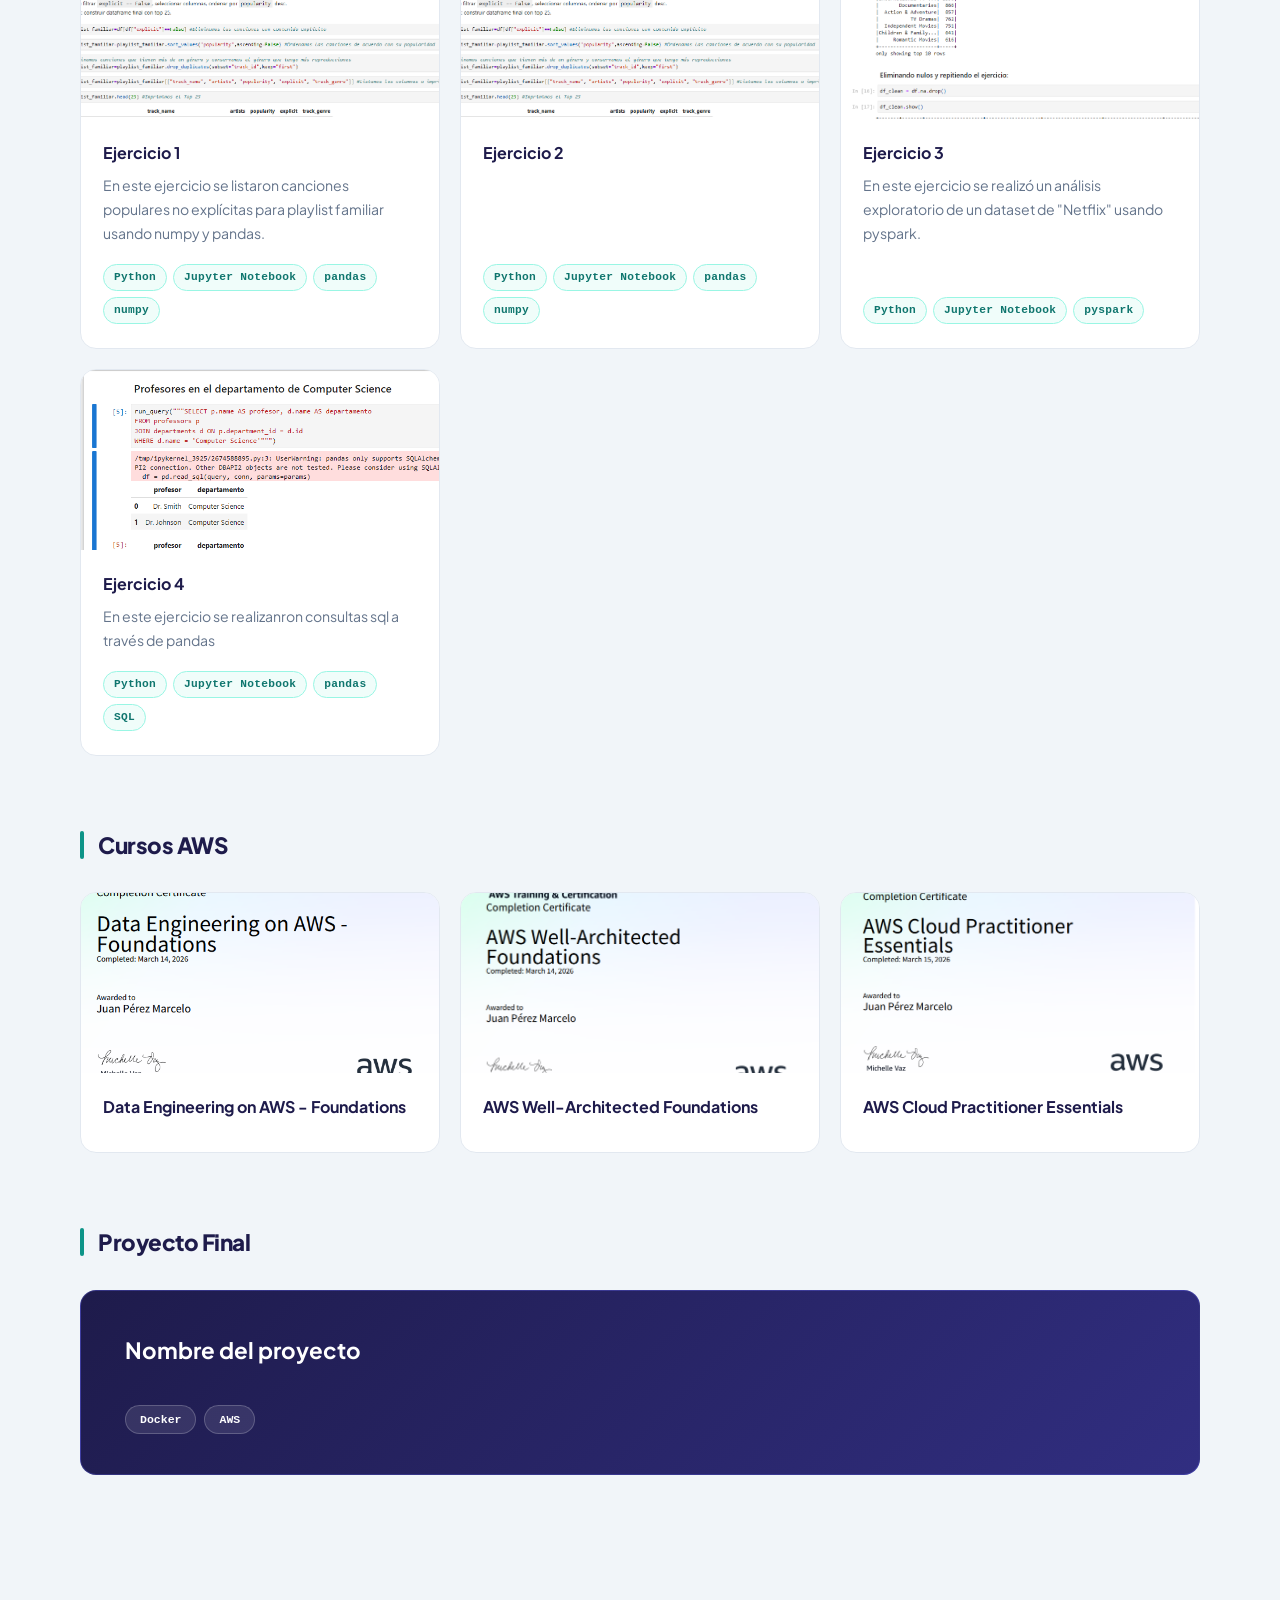
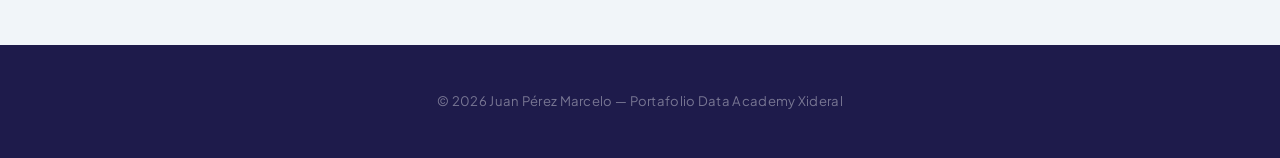
==== commit dc191ad5: "Modify Tarea 4 details in index.html Updated the content and image link for Tarea 4." ====
--- a/index.html
+++ b/index.html
@@ -78,8 +78,8 @@
             <img src="images/tarea_4.png" alt="Captura de Tarea 4">
           </div>
           <div class="card-content">
-            <h3><a href="images/tarea1.png">Tarea 4</a></h3>
-            <p>Captura de codecombat</p>
+            <h3><a href="images/tarea_4.png">Tarea 4</a></h3>
+            <p>Captura de codecombat hasta el nivel 5,  dado que para continuar solicitaba acceder a premium.</p>
             <div class="tags">
               <span class="tag">codecombat</span>
             </div>
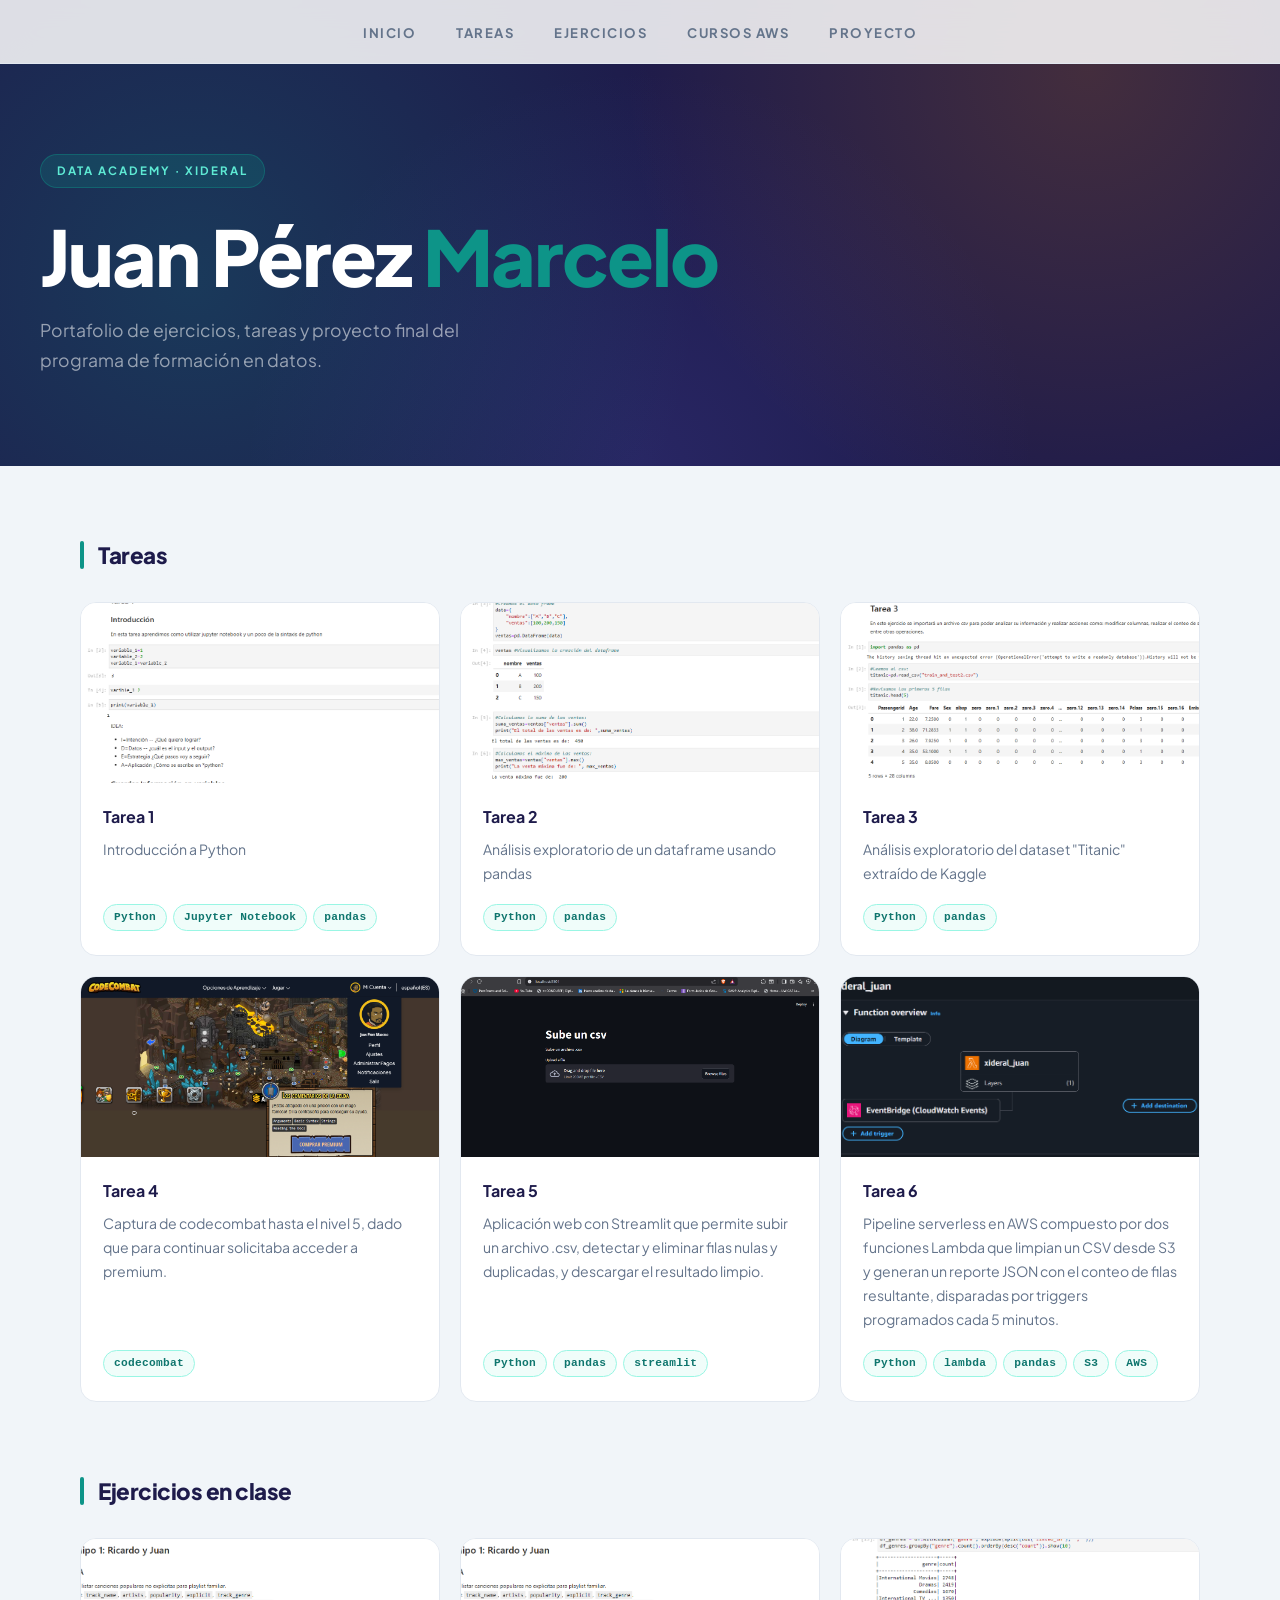
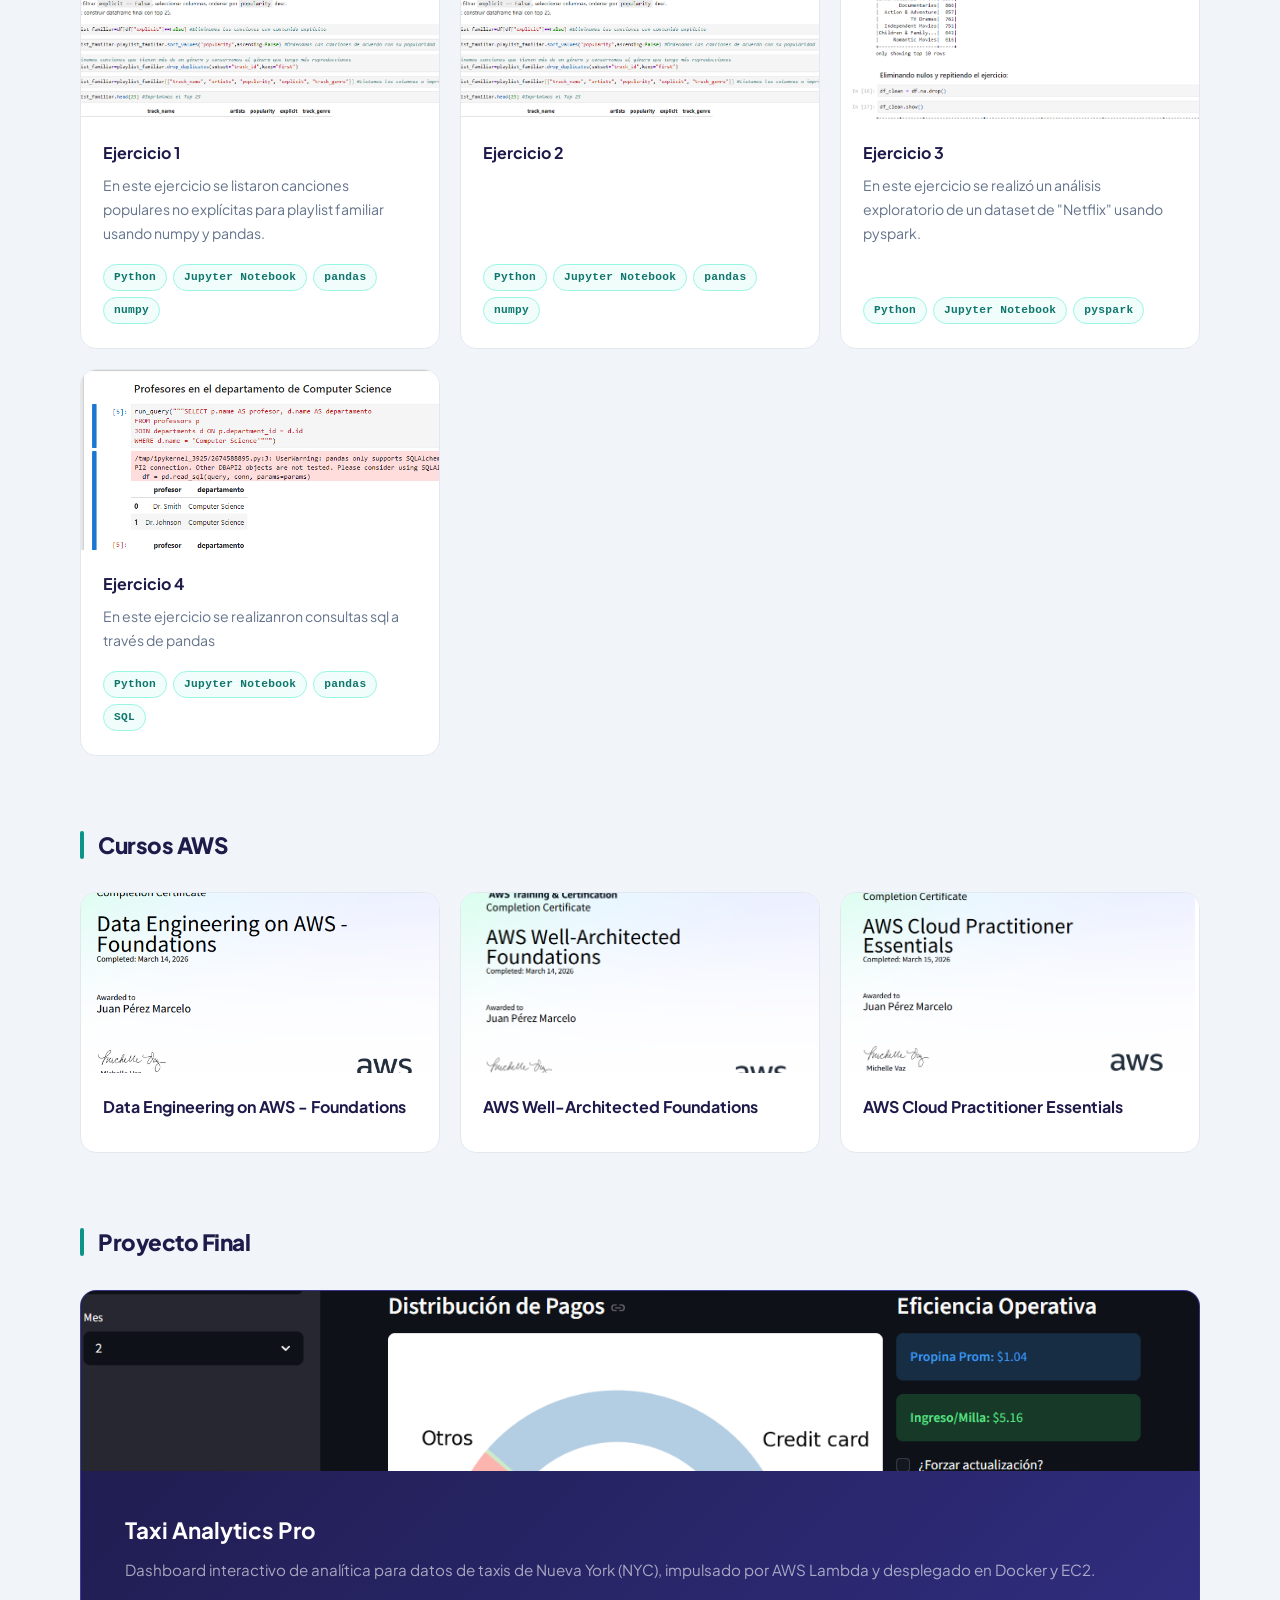
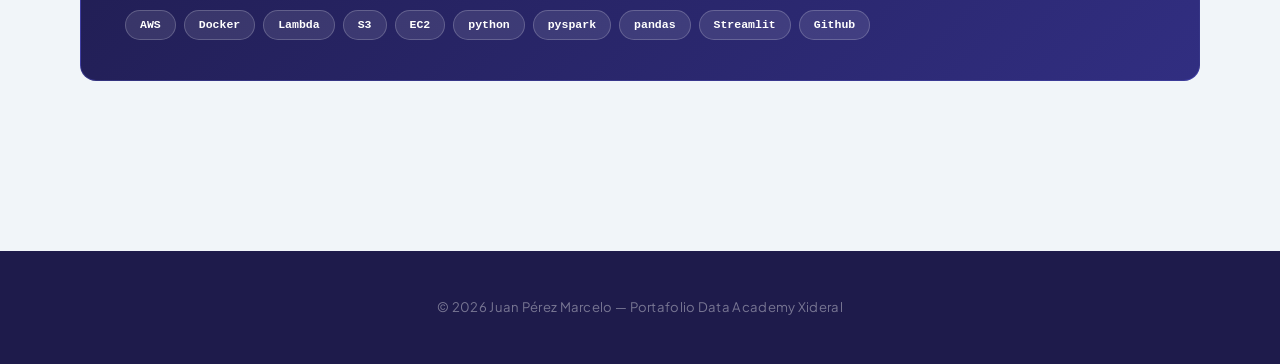
==== commit 40b09669: "Revise project card content and tech stack Updated project details and technology stack in the card." ====
--- a/index.html
+++ b/index.html
@@ -225,12 +225,23 @@
       </div>
       <div class="cards-grid">
         <div class="card featured">
-          <div class="card-content">
-            <h3>Nombre del proyecto</h3>
-            <p></p>
+          <div class="card-image">
+            <img src="images/proyecto_final_captura.png" alt="Captura del proyecto final">
+          </div>
+          <div class="card-content">
+            <h3><a href="proyecto_final.html">Taxi Analytics Pro</a></h3>
+            <p> Dashboard interactivo de analítica para datos de taxis de Nueva York (NYC), impulsado por AWS Lambda y desplegado en Docker y EC2.</p>
             <div class="tech-stack">
+              <span>AWS</span>
               <span>Docker</span>
-              <span>AWS</span>
+              <span>Lambda</span>
+              <span>S3</span>
+              <span>EC2</span>
+              <span>python</span>
+              <span>pyspark</span>
+              <span>pandas</span>
+              <span>Streamlit</span>
+              <span>Github</span>
             </div>
           </div>
         </div>
